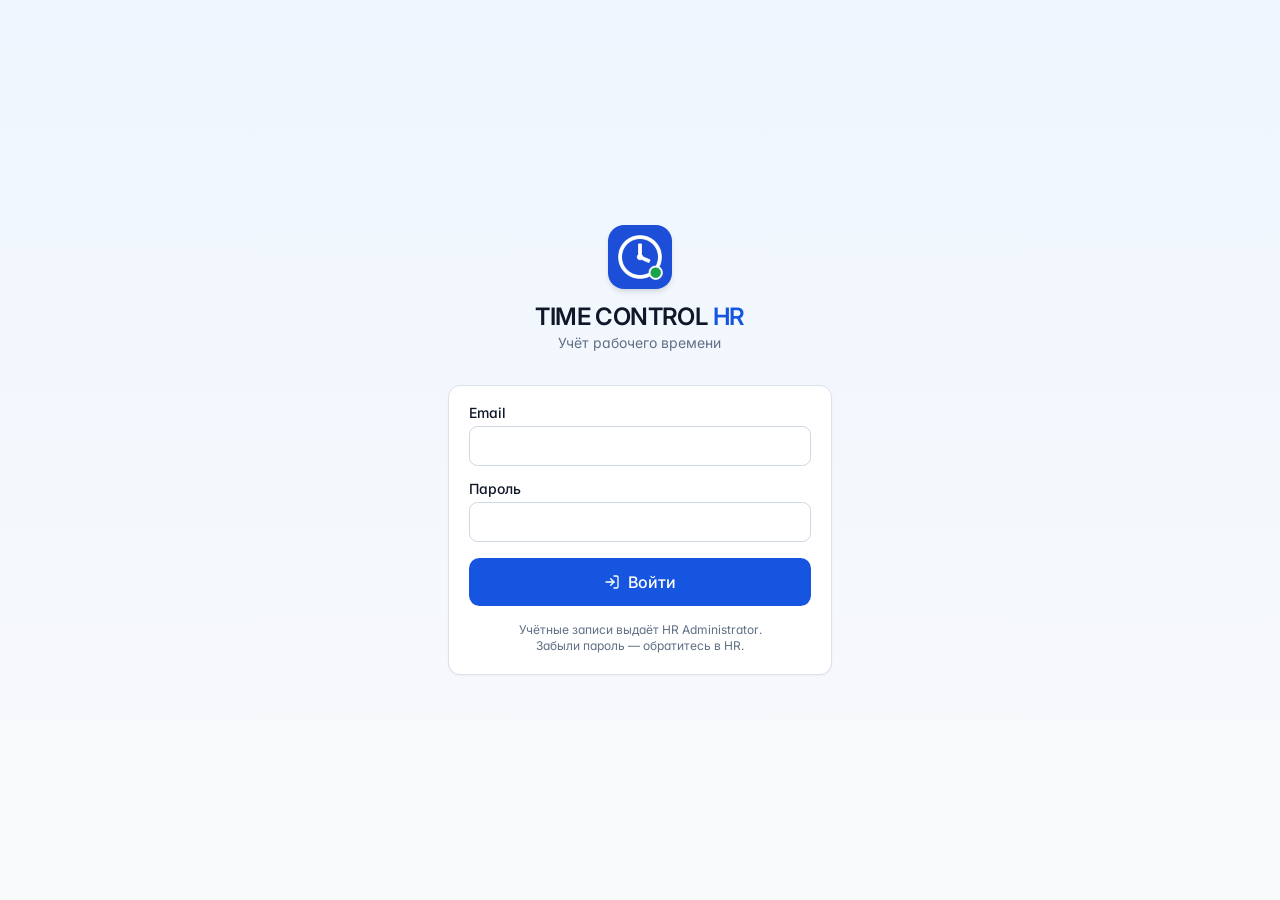
==== index.html @ aa766cb6 "Графики 3/1 и 4/3" ====
<!doctype html>
<html lang="ru">
  <head>
    <meta charset="UTF-8" />
    <meta name="viewport" content="width=device-width, initial-scale=1.0, viewport-fit=cover" />
    <meta name="theme-color" content="#1d4ed8" />
    <meta name="apple-mobile-web-app-capable" content="yes" />
    <meta name="apple-mobile-web-app-status-bar-style" content="default" />
    <meta name="apple-mobile-web-app-title" content="Time Control" />
    <link rel="manifest" href="/manifest.webmanifest" />
    <link rel="icon" type="image/png" href="/icons/icon-192.png" />
    <link rel="apple-touch-icon" href="/icons/apple-touch-icon.png" />
    <link rel="preconnect" href="https://fonts.googleapis.com" />
    <link href="https://fonts.googleapis.com/css2?family=Inter:wght@400;500;600;700&display=swap" rel="stylesheet" />
    <title>TIME CONTROL HR</title>
    <script type="module" crossorigin src="/assets/index-DfBQtIqJ.js"></script>
    <link rel="modulepreload" crossorigin href="/assets/react-lmePvZYK.js">
    <link rel="modulepreload" crossorigin href="/assets/supabase-Bq6blPwG.js">
    <link rel="stylesheet" crossorigin href="/assets/index-naFhT3R1.css">
  </head>
  <body>
    <div id="root"></div>
  </body>
</html>
---- assets/index-naFhT3R1.css ----
.leaflet-pane,.leaflet-tile,.leaflet-marker-icon,.leaflet-marker-shadow,.leaflet-tile-container,.leaflet-pane>svg,.leaflet-pane>canvas,.leaflet-zoom-box,.leaflet-image-layer,.leaflet-layer{position:absolute;left:0;top:0}.leaflet-container{overflow:hidden}.leaflet-tile,.leaflet-marker-icon,.leaflet-marker-shadow{-webkit-user-select:none;-moz-user-select:none;user-select:none;-webkit-user-drag:none}.leaflet-tile::-moz-selection{background:transparent}.leaflet-tile::selection{background:transparent}.leaflet-safari .leaflet-tile{image-rendering:-webkit-optimize-contrast}.leaflet-safari .leaflet-tile-container{width:1600px;height:1600px;-webkit-transform-origin:0 0}.leaflet-marker-icon,.leaflet-marker-shadow{display:block}.leaflet-container .leaflet-overlay-pane svg{max-width:none!important;max-height:none!important}.leaflet-container .leaflet-marker-pane img,.leaflet-container .leaflet-shadow-pane img,.leaflet-container .leaflet-tile-pane img,.leaflet-container img.leaflet-image-layer,.leaflet-container .leaflet-tile{max-width:none!important;max-height:none!important;width:auto;padding:0}.leaflet-container img.leaflet-tile{mix-blend-mode:plus-lighter}.leaflet-container.leaflet-touch-zoom{touch-action:pan-x pan-y}.leaflet-container.leaflet-touch-drag{touch-action:none;touch-action:pinch-zoom}.leaflet-container.leaflet-touch-drag.leaflet-touch-zoom{touch-action:none}.leaflet-container{-webkit-tap-highlight-color:transparent}.leaflet-container a{-webkit-tap-highlight-color:rgba(51,181,229,.4)}.leaflet-tile{filter:inherit;visibility:hidden}.leaflet-tile-loaded{visibility:inherit}.leaflet-zoom-box{width:0;height:0;box-sizing:border-box;z-index:800}.leaflet-overlay-pane svg{-moz-user-select:none}.leaflet-pane{z-index:400}.leaflet-tile-pane{z-index:200}.leaflet-overlay-pane{z-index:400}.leaflet-shadow-pane{z-index:500}.leaflet-marker-pane{z-index:600}.leaflet-tooltip-pane{z-index:650}.leaflet-popup-pane{z-index:700}.leaflet-map-pane canvas{z-index:100}.leaflet-map-pane svg{z-index:200}.leaflet-vml-shape{width:1px;height:1px}.lvml{behavior:url(#default#VML);display:inline-block;position:absolute}.leaflet-control{position:relative;z-index:800;pointer-events:visiblePainted;pointer-events:auto}.leaflet-top,.leaflet-bottom{position:absolute;z-index:1000;pointer-events:none}.leaflet-top{top:0}.leaflet-right{right:0}.leaflet-bottom{bottom:0}.leaflet-left{left:0}.leaflet-control{float:left;clear:both}.leaflet-right .leaflet-control{float:right}.leaflet-top .leaflet-control{margin-top:10px}.leaflet-bottom .leaflet-control{margin-bottom:10px}.leaflet-left .leaflet-control{margin-left:10px}.leaflet-right .leaflet-control{margin-right:10px}.leaflet-fade-anim .leaflet-popup{opacity:0;transition:opacity .2s linear}.leaflet-fade-anim .leaflet-map-pane .leaflet-popup{opacity:1}.leaflet-zoom-animated{transform-origin:0 0}svg.leaflet-zoom-animated{will-change:transform}.leaflet-zoom-anim .leaflet-zoom-animated{transition:transform .25s cubic-bezier(0,0,.25,1)}.leaflet-zoom-anim .leaflet-tile,.leaflet-pan-anim .leaflet-tile{transition:none}.leaflet-zoom-anim .leaflet-zoom-hide{visibility:hidden}.leaflet-interactive{cursor:pointer}.leaflet-grab{cursor:grab}.leaflet-crosshair,.leaflet-crosshair .leaflet-interactive{cursor:crosshair}.leaflet-popup-pane,.leaflet-control{cursor:auto}.leaflet-dragging .leaflet-grab,.leaflet-dragging .leaflet-grab .leaflet-interactive,.leaflet-dragging .leaflet-marker-draggable{cursor:move;cursor:grabbing}.leaflet-marker-icon,.leaflet-marker-shadow,.leaflet-image-layer,.leaflet-pane>svg path,.leaflet-tile-container{pointer-events:none}.leaflet-marker-icon.leaflet-interactive,.leaflet-image-layer.leaflet-interactive,.leaflet-pane>svg path.leaflet-interactive,svg.leaflet-image-layer.leaflet-interactive path{pointer-events:visiblePainted;pointer-events:auto}.leaflet-container{background:#ddd;outline-offset:1px}.leaflet-container a{color:#0078a8}.leaflet-zoom-box{border:2px dotted #38f;background:#ffffff80}.leaflet-container{font-family:Helvetica Neue,Arial,Helvetica,sans-serif;font-size:12px;font-size:.75rem;line-height:1.5}.leaflet-bar{box-shadow:0 1px 5px #000000a6;border-radius:4px}.leaflet-bar a{background-color:#fff;border-bottom:1px solid #ccc;width:26px;height:26px;line-height:26px;display:block;text-align:center;text-decoration:none;color:#000}.leaflet-bar a,.leaflet-control-layers-toggle{background-position:50% 50%;background-repeat:no-repeat;display:block}.leaflet-bar a:hover,.leaflet-bar a:focus{background-color:#f4f4f4}.leaflet-bar a:first-child{border-top-left-radius:4px;border-top-right-radius:4px}.leaflet-bar a:last-child{border-bottom-left-radius:4px;border-bottom-right-radius:4px;border-bottom:none}.leaflet-bar a.leaflet-disabled{cursor:default;background-color:#f4f4f4;color:#bbb}.leaflet-touch .leaflet-bar a{width:30px;height:30px;line-height:30px}.leaflet-touch .leaflet-bar a:first-child{border-top-left-radius:2px;border-top-right-radius:2px}.leaflet-touch .leaflet-bar a:last-child{border-bottom-left-radius:2px;border-bottom-right-radius:2px}.leaflet-control-zoom-in,.leaflet-control-zoom-out{font:700 18px Lucida Console,Monaco,monospace;text-indent:1px}.leaflet-touch .leaflet-control-zoom-in,.leaflet-touch .leaflet-control-zoom-out{font-size:22px}.leaflet-control-layers{box-shadow:0 1px 5px #0006;background:#fff;border-radius:5px}.leaflet-control-layers-toggle{background-image:url([data-uri]);width:36px;height:36px}.leaflet-retina .leaflet-control-layers-toggle{background-image:url([data-uri]);background-size:26px 26px}.leaflet-touch .leaflet-control-layers-toggle{width:44px;height:44px}.leaflet-control-layers .leaflet-control-layers-list,.leaflet-control-layers-expanded .leaflet-control-layers-toggle{display:none}.leaflet-control-layers-expanded .leaflet-control-layers-list{display:block;position:relative}.leaflet-control-layers-expanded{padding:6px 10px 6px 6px;color:#333;background:#fff}.leaflet-control-layers-scrollbar{overflow-y:scroll;overflow-x:hidden;padding-right:5px}.leaflet-control-layers-selector{margin-top:2px;position:relative;top:1px}.leaflet-control-layers label{display:block;font-size:13px;font-size:1.08333em}.leaflet-control-layers-separator{height:0;border-top:1px solid #ddd;margin:5px -10px 5px -6px}.leaflet-default-icon-path{background-image:url([data-uri])}.leaflet-container .leaflet-control-attribution{background:#fff;background:#fffc;margin:0}.leaflet-control-attribution,.leaflet-control-scale-line{padding:0 5px;color:#333;line-height:1.4}.leaflet-control-attribution a{text-decoration:none}.leaflet-control-attribution a:hover,.leaflet-control-attribution a:focus{text-decoration:underline}.leaflet-attribution-flag{display:inline!important;vertical-align:baseline!important;width:1em;height:.6669em}.leaflet-left .leaflet-control-scale{margin-left:5px}.leaflet-bottom .leaflet-control-scale{margin-bottom:5px}.leaflet-control-scale-line{border:2px solid #777;border-top:none;line-height:1.1;padding:2px 5px 1px;white-space:nowrap;box-sizing:border-box;background:#fffc;text-shadow:1px 1px #fff}.leaflet-control-scale-line:not(:first-child){border-top:2px solid #777;border-bottom:none;margin-top:-2px}.leaflet-control-scale-line:not(:first-child):not(:last-child){border-bottom:2px solid #777}.leaflet-touch .leaflet-control-attribution,.leaflet-touch .leaflet-control-layers,.leaflet-touch .leaflet-bar{box-shadow:none}.leaflet-touch .leaflet-control-layers,.leaflet-touch .leaflet-bar{border:2px solid rgba(0,0,0,.2);background-clip:padding-box}.leaflet-popup{position:absolute;text-align:center;margin-bottom:20px}.leaflet-popup-content-wrapper{padding:1px;text-align:left;border-radius:12px}.leaflet-popup-content{margin:13px 24px 13px 20px;line-height:1.3;font-size:13px;font-size:1.08333em;min-height:1px}.leaflet-popup-content p{margin:1.3em 0}.leaflet-popup-tip-container{width:40px;height:20px;position:absolute;left:50%;margin-top:-1px;margin-left:-20px;overflow:hidden;pointer-events:none}.leaflet-popup-tip{width:17px;height:17px;padding:1px;margin:-10px auto 0;pointer-events:auto;transform:rotate(45deg)}.leaflet-popup-content-wrapper,.leaflet-popup-tip{background:#fff;color:#333;box-shadow:0 3px 14px #0006}.leaflet-container a.leaflet-popup-close-button{position:absolute;top:0;right:0;border:none;text-align:center;width:24px;height:24px;font:16px/24px Tahoma,Verdana,sans-serif;color:#757575;text-decoration:none;background:transparent}.leaflet-container a.leaflet-popup-close-button:hover,.leaflet-container a.leaflet-popup-close-button:focus{color:#585858}.leaflet-popup-scrolled{overflow:auto}.leaflet-oldie .leaflet-popup-content-wrapper{-ms-zoom:1}.leaflet-oldie .leaflet-popup-tip{width:24px;margin:0 auto;-ms-filter:"progid:DXImageTransform.Microsoft.Matrix(M11=0.70710678, M12=0.70710678, M21=-0.70710678, M22=0.70710678)";filter:progid:DXImageTransform.Microsoft.Matrix(M11=.70710678,M12=.70710678,M21=-.70710678,M22=.70710678)}.leaflet-oldie .leaflet-control-zoom,.leaflet-oldie .leaflet-control-layers,.leaflet-oldie .leaflet-popup-content-wrapper,.leaflet-oldie .leaflet-popup-tip{border:1px solid #999}.leaflet-div-icon{background:#fff;border:1px solid #666}.leaflet-tooltip{position:absolute;padding:6px;background-color:#fff;border:1px solid #fff;border-radius:3px;color:#222;white-space:nowrap;-webkit-user-select:none;-moz-user-select:none;user-select:none;pointer-events:none;box-shadow:0 1px 3px #0006}.leaflet-tooltip.leaflet-interactive{cursor:pointer;pointer-events:auto}.leaflet-tooltip-top:before,.leaflet-tooltip-bottom:before,.leaflet-tooltip-left:before,.leaflet-tooltip-right:before{position:absolute;pointer-events:none;border:6px solid transparent;background:transparent;content:""}.leaflet-tooltip-bottom{margin-top:6px}.leaflet-tooltip-top{margin-top:-6px}.leaflet-tooltip-bottom:before,.leaflet-tooltip-top:before{left:50%;margin-left:-6px}.leaflet-tooltip-top:before{bottom:0;margin-bottom:-12px;border-top-color:#fff}.leaflet-tooltip-bottom:before{top:0;margin-top:-12px;margin-left:-6px;border-bottom-color:#fff}.leaflet-tooltip-left{margin-left:-6px}.leaflet-tooltip-right{margin-left:6px}.leaflet-tooltip-left:before,.leaflet-tooltip-right:before{top:50%;margin-top:-6px}.leaflet-tooltip-left:before{right:0;margin-right:-12px;border-left-color:#fff}.leaflet-tooltip-right:before{left:0;margin-left:-12px;border-right-color:#fff}@media print{.leaflet-control{-webkit-print-color-adjust:exact;print-color-adjust:exact}}*,:before,:after{--tw-border-spacing-x: 0;--tw-border-spacing-y: 0;--tw-translate-x: 0;--tw-translate-y: 0;--tw-rotate: 0;--tw-skew-x: 0;--tw-skew-y: 0;--tw-scale-x: 1;--tw-scale-y: 1;--tw-pan-x: ;--tw-pan-y: ;--tw-pinch-zoom: ;--tw-scroll-snap-strictness: proximity;--tw-gradient-from-position: ;--tw-gradient-via-position: ;--tw-gradient-to-position: ;--tw-ordinal: ;--tw-slashed-zero: ;--tw-numeric-figure: ;--tw-numeric-spacing: ;--tw-numeric-fraction: ;--tw-ring-inset: ;--tw-ring-offset-width: 0px;--tw-ring-offset-color: #fff;--tw-ring-color: rgb(59 130 246 / .5);--tw-ring-offset-shadow: 0 0 #0000;--tw-ring-shadow: 0 0 #0000;--tw-shadow: 0 0 #0000;--tw-shadow-colored: 0 0 #0000;--tw-blur: ;--tw-brightness: ;--tw-contrast: ;--tw-grayscale: ;--tw-hue-rotate: ;--tw-invert: ;--tw-saturate: ;--tw-sepia: ;--tw-drop-shadow: ;--tw-backdrop-blur: ;--tw-backdrop-brightness: ;--tw-backdrop-contrast: ;--tw-backdrop-grayscale: ;--tw-backdrop-hue-rotate: ;--tw-backdrop-invert: ;--tw-backdrop-opacity: ;--tw-backdrop-saturate: ;--tw-backdrop-sepia: ;--tw-contain-size: ;--tw-contain-layout: ;--tw-contain-paint: ;--tw-contain-style: }::backdrop{--tw-border-spacing-x: 0;--tw-border-spacing-y: 0;--tw-translate-x: 0;--tw-translate-y: 0;--tw-rotate: 0;--tw-skew-x: 0;--tw-skew-y: 0;--tw-scale-x: 1;--tw-scale-y: 1;--tw-pan-x: ;--tw-pan-y: ;--tw-pinch-zoom: ;--tw-scroll-snap-strictness: proximity;--tw-gradient-from-position: ;--tw-gradient-via-position: ;--tw-gradient-to-position: ;--tw-ordinal: ;--tw-slashed-zero: ;--tw-numeric-figure: ;--tw-numeric-spacing: ;--tw-numeric-fraction: ;--tw-ring-inset: ;--tw-ring-offset-width: 0px;--tw-ring-offset-color: #fff;--tw-ring-color: rgb(59 130 246 / .5);--tw-ring-offset-shadow: 0 0 #0000;--tw-ring-shadow: 0 0 #0000;--tw-shadow: 0 0 #0000;--tw-shadow-colored: 0 0 #0000;--tw-blur: ;--tw-brightness: ;--tw-contrast: ;--tw-grayscale: ;--tw-hue-rotate: ;--tw-invert: ;--tw-saturate: ;--tw-sepia: ;--tw-drop-shadow: ;--tw-backdrop-blur: ;--tw-backdrop-brightness: ;--tw-backdrop-contrast: ;--tw-backdrop-grayscale: ;--tw-backdrop-hue-rotate: ;--tw-backdrop-invert: ;--tw-backdrop-opacity: ;--tw-backdrop-saturate: ;--tw-backdrop-sepia: ;--tw-contain-size: ;--tw-contain-layout: ;--tw-contain-paint: ;--tw-contain-style: }*,:before,:after{box-sizing:border-box;border-width:0;border-style:solid;border-color:#e5e7eb}:before,:after{--tw-content: ""}html,:host{line-height:1.5;-webkit-text-size-adjust:100%;-moz-tab-size:4;-o-tab-size:4;tab-size:4;font-family:Inter,system-ui,-apple-system,Segoe UI,Roboto,sans-serif;font-feature-settings:normal;font-variation-settings:normal;-webkit-tap-highlight-color:transparent}body{margin:0;line-height:inherit}hr{height:0;color:inherit;border-top-width:1px}abbr:where([title]){-webkit-text-decoration:underline dotted;text-decoration:underline dotted}h1,h2,h3,h4,h5,h6{font-size:inherit;font-weight:inherit}a{color:inherit;text-decoration:inherit}b,strong{font-weight:bolder}code,kbd,samp,pre{font-family:ui-monospace,SFMono-Regular,Menlo,Monaco,Consolas,Liberation Mono,Courier New,monospace;font-feature-settings:normal;font-variation-settings:normal;font-size:1em}small{font-size:80%}sub,sup{font-size:75%;line-height:0;position:relative;vertical-align:baseline}sub{bottom:-.25em}sup{top:-.5em}table{text-indent:0;border-color:inherit;border-collapse:collapse}button,input,optgroup,select,textarea{font-family:inherit;font-feature-settings:inherit;font-variation-settings:inherit;font-size:100%;font-weight:inherit;line-height:inherit;letter-spacing:inherit;color:inherit;margin:0;padding:0}button,select{text-transform:none}button,input:where([type=button]),input:where([type=reset]),input:where([type=submit]){-webkit-appearance:button;background-color:transparent;background-image:none}:-moz-focusring{outline:auto}:-moz-ui-invalid{box-shadow:none}progress{vertical-align:baseline}::-webkit-inner-spin-button,::-webkit-outer-spin-button{height:auto}[type=search]{-webkit-appearance:textfield;outline-offset:-2px}::-webkit-search-decoration{-webkit-appearance:none}::-webkit-file-upload-button{-webkit-appearance:button;font:inherit}summary{display:list-item}blockquote,dl,dd,h1,h2,h3,h4,h5,h6,hr,figure,p,pre{margin:0}fieldset{margin:0;padding:0}legend{padding:0}ol,ul,menu{list-style:none;margin:0;padding:0}dialog{padding:0}textarea{resize:vertical}input::-moz-placeholder,textarea::-moz-placeholder{opacity:1;color:#9ca3af}input::placeholder,textarea::placeholder{opacity:1;color:#9ca3af}button,[role=button]{cursor:pointer}:disabled{cursor:default}img,svg,video,canvas,audio,iframe,embed,object{display:block;vertical-align:middle}img,video{max-width:100%;height:auto}[hidden]:where(:not([hidden=until-found])){display:none}:root{--background: 210 20% 98%;--foreground: 222 47% 11%;--card: 0 0% 100%;--card-foreground: 222 47% 11%;--primary: 221 83% 48%;--primary-foreground: 0 0% 100%;--secondary: 214 32% 94%;--secondary-foreground: 222 47% 11%;--muted: 210 40% 96%;--muted-foreground: 215 16% 45%;--accent: 214 95% 96%;--accent-foreground: 221 83% 40%;--destructive: 0 72% 51%;--destructive-foreground: 0 0% 100%;--success: 142 72% 34%;--success-foreground: 0 0% 100%;--warning: 32 95% 44%;--warning-foreground: 0 0% 100%;--border: 214 32% 89%;--input: 214 32% 85%;--ring: 221 83% 53%;--radius: .65rem}*{border-color:hsl(var(--border))}html{-webkit-tap-highlight-color:transparent}body{background-color:hsl(var(--background));color:hsl(var(--foreground));-webkit-font-smoothing:antialiased;-moz-osx-font-smoothing:grayscale;font-feature-settings:"tnum" 1,"cv11" 1}.tabular{font-variant-numeric:tabular-nums}.sr-only{position:absolute;width:1px;height:1px;padding:0;margin:-1px;overflow:hidden;clip:rect(0,0,0,0);white-space:nowrap;border-width:0}.pointer-events-none{pointer-events:none}.fixed{position:fixed}.absolute{position:absolute}.relative{position:relative}.sticky{position:sticky}.inset-0{top:0;right:0;bottom:0;left:0}.inset-x-0{left:0;right:0}.inset-y-0{top:0;bottom:0}.bottom-0{bottom:0}.bottom-2{bottom:.5rem}.left-0{left:0}.left-2{left:.5rem}.left-3{left:.75rem}.right-1{right:.25rem}.top-0{top:0}.top-1{top:.25rem}.top-1\/2{top:50%}.z-20{z-index:20}.z-30{z-index:30}.z-50{z-index:50}.z-\[1000\]{z-index:1000}.z-\[1001\]{z-index:1001}.z-\[500\]{z-index:500}.col-span-2{grid-column:span 2 / span 2}.-mx-1{margin-left:-.25rem;margin-right:-.25rem}.mx-auto{margin-left:auto;margin-right:auto}.mb-1{margin-bottom:.25rem}.mb-2{margin-bottom:.5rem}.mb-3{margin-bottom:.75rem}.mb-4{margin-bottom:1rem}.mb-5{margin-bottom:1.25rem}.mb-8{margin-bottom:2rem}.ml-1{margin-left:.25rem}.ml-2{margin-left:.5rem}.mt-0\.5{margin-top:.125rem}.mt-1{margin-top:.25rem}.mt-1\.5{margin-top:.375rem}.mt-2{margin-top:.5rem}.mt-3{margin-top:.75rem}.mt-4{margin-top:1rem}.block{display:block}.flex{display:flex}.inline-flex{display:inline-flex}.table{display:table}.grid{display:grid}.contents{display:contents}.hidden{display:none}.aspect-square{aspect-ratio:1 / 1}.\!size-6{width:1.5rem!important;height:1.5rem!important}.h-10{height:2.5rem}.h-11{height:2.75rem}.h-12{height:3rem}.h-14{height:3.5rem}.h-16{height:4rem}.h-2{height:.5rem}.h-2\.5{height:.625rem}.h-3{height:.75rem}.h-3\.5{height:.875rem}.h-4{height:1rem}.h-44{height:11rem}.h-5{height:1.25rem}.h-7{height:1.75rem}.h-72{height:18rem}.h-8{height:2rem}.h-9{height:2.25rem}.h-full{height:100%}.max-h-44{max-height:11rem}.max-h-64{max-height:16rem}.max-h-80{max-height:20rem}.max-h-\[92dvh\]{max-height:92dvh}.min-h-\[80px\]{min-height:80px}.min-h-dvh{min-height:100dvh}.w-11{width:2.75rem}.w-16{width:4rem}.w-28{width:7rem}.w-3{width:.75rem}.w-3\.5{width:.875rem}.w-4{width:1rem}.w-40{width:10rem}.w-44{width:11rem}.w-5{width:1.25rem}.w-6{width:1.5rem}.w-64{width:16rem}.w-7{width:1.75rem}.w-72{width:18rem}.w-8{width:2rem}.w-9{width:2.25rem}.w-fit{width:-moz-fit-content;width:fit-content}.w-full{width:100%}.min-w-0{min-width:0px}.min-w-4{min-width:1rem}.max-w-3xl{max-width:48rem}.max-w-4xl{max-width:56rem}.max-w-7xl{max-width:80rem}.max-w-\[85vw\]{max-width:85vw}.max-w-full{max-width:100%}.max-w-lg{max-width:32rem}.max-w-md{max-width:28rem}.max-w-sm{max-width:24rem}.flex-1{flex:1 1 0%}.shrink-0{flex-shrink:0}.caption-bottom{caption-side:bottom}.-translate-y-1\/2{--tw-translate-y: -50%;transform:translate(var(--tw-translate-x),var(--tw-translate-y)) rotate(var(--tw-rotate)) skew(var(--tw-skew-x)) skewY(var(--tw-skew-y)) scaleX(var(--tw-scale-x)) scaleY(var(--tw-scale-y))}@keyframes pulse{50%{opacity:.5}}.animate-pulse{animation:pulse 2s cubic-bezier(.4,0,.6,1) infinite}@keyframes spin{to{transform:rotate(360deg)}}.animate-spin{animation:spin 1s linear infinite}.cursor-pointer{cursor:pointer}.grid-cols-2{grid-template-columns:repeat(2,minmax(0,1fr))}.grid-cols-4{grid-template-columns:repeat(4,minmax(0,1fr))}.grid-cols-7{grid-template-columns:repeat(7,minmax(0,1fr))}.flex-col{flex-direction:column}.flex-wrap{flex-wrap:wrap}.items-start{align-items:flex-start}.items-end{align-items:flex-end}.items-center{align-items:center}.items-baseline{align-items:baseline}.justify-end{justify-content:flex-end}.justify-center{justify-content:center}.justify-between{justify-content:space-between}.justify-items-center{justify-items:center}.gap-0\.5{gap:.125rem}.gap-1{gap:.25rem}.gap-1\.5{gap:.375rem}.gap-2{gap:.5rem}.gap-3{gap:.75rem}.gap-4{gap:1rem}.gap-5{gap:1.25rem}.gap-x-4{-moz-column-gap:1rem;column-gap:1rem}.gap-x-5{-moz-column-gap:1.25rem;column-gap:1.25rem}.gap-y-1{row-gap:.25rem}.gap-y-2{row-gap:.5rem}.gap-y-3{row-gap:.75rem}.divide-y>:not([hidden])~:not([hidden]){--tw-divide-y-reverse: 0;border-top-width:calc(1px * calc(1 - var(--tw-divide-y-reverse)));border-bottom-width:calc(1px * var(--tw-divide-y-reverse))}.overflow-auto{overflow:auto}.overflow-hidden{overflow:hidden}.overflow-x-auto{overflow-x:auto}.overflow-y-auto{overflow-y:auto}.truncate{overflow:hidden;text-overflow:ellipsis;white-space:nowrap}.whitespace-normal{white-space:normal}.whitespace-nowrap{white-space:nowrap}.whitespace-pre-wrap{white-space:pre-wrap}.rounded{border-radius:.25rem}.rounded-2xl{border-radius:1rem}.rounded-full{border-radius:9999px}.rounded-lg{border-radius:var(--radius)}.rounded-md{border-radius:calc(var(--radius) - 2px)}.rounded-sm{border-radius:calc(var(--radius) - 4px)}.rounded-xl{border-radius:.75rem}.rounded-t-xl{border-top-left-radius:.75rem;border-top-right-radius:.75rem}.border{border-width:1px}.border-b{border-bottom-width:1px}.border-r{border-right-width:1px}.border-t{border-top-width:1px}.border-amber-200{--tw-border-opacity: 1;border-color:rgb(253 230 138 / var(--tw-border-opacity, 1))}.border-amber-300{--tw-border-opacity: 1;border-color:rgb(252 211 77 / var(--tw-border-opacity, 1))}.border-green-200{--tw-border-opacity: 1;border-color:rgb(187 247 208 / var(--tw-border-opacity, 1))}.border-input{border-color:hsl(var(--input))}.border-primary{border-color:hsl(var(--primary))}.border-red-200{--tw-border-opacity: 1;border-color:rgb(254 202 202 / var(--tw-border-opacity, 1))}.bg-accent{background-color:hsl(var(--accent))}.bg-accent\/40{background-color:hsl(var(--accent) / .4)}.bg-amber-400{--tw-bg-opacity: 1;background-color:rgb(251 191 36 / var(--tw-bg-opacity, 1))}.bg-amber-50{--tw-bg-opacity: 1;background-color:rgb(255 251 235 / var(--tw-bg-opacity, 1))}.bg-blue-50{--tw-bg-opacity: 1;background-color:rgb(239 246 255 / var(--tw-bg-opacity, 1))}.bg-blue-500{--tw-bg-opacity: 1;background-color:rgb(59 130 246 / var(--tw-bg-opacity, 1))}.bg-card{background-color:hsl(var(--card))}.bg-card\/90{background-color:hsl(var(--card) / .9)}.bg-destructive{background-color:hsl(var(--destructive))}.bg-green-50{--tw-bg-opacity: 1;background-color:rgb(240 253 244 / var(--tw-bg-opacity, 1))}.bg-green-500{--tw-bg-opacity: 1;background-color:rgb(34 197 94 / var(--tw-bg-opacity, 1))}.bg-muted{background-color:hsl(var(--muted))}.bg-muted\/30{background-color:hsl(var(--muted) / .3)}.bg-muted\/50{background-color:hsl(var(--muted) / .5)}.bg-primary{background-color:hsl(var(--primary))}.bg-red-50{--tw-bg-opacity: 1;background-color:rgb(254 242 242 / var(--tw-bg-opacity, 1))}.bg-red-500{--tw-bg-opacity: 1;background-color:rgb(239 68 68 / var(--tw-bg-opacity, 1))}.bg-secondary{background-color:hsl(var(--secondary))}.bg-slate-100{--tw-bg-opacity: 1;background-color:rgb(241 245 249 / var(--tw-bg-opacity, 1))}.bg-slate-200{--tw-bg-opacity: 1;background-color:rgb(226 232 240 / var(--tw-bg-opacity, 1))}.bg-slate-900\/40{background-color:#0f172a66}.bg-success{background-color:hsl(var(--success))}.bg-white{--tw-bg-opacity: 1;background-color:rgb(255 255 255 / var(--tw-bg-opacity, 1))}.bg-white\/90{background-color:#ffffffe6}.bg-gradient-to-b{background-image:linear-gradient(to bottom,var(--tw-gradient-stops))}.bg-gradient-to-br{background-image:linear-gradient(to bottom right,var(--tw-gradient-stops))}.from-blue-50{--tw-gradient-from: #eff6ff var(--tw-gradient-from-position);--tw-gradient-to: rgb(239 246 255 / 0) var(--tw-gradient-to-position);--tw-gradient-stops: var(--tw-gradient-from), var(--tw-gradient-to)}.from-blue-700{--tw-gradient-from: #1d4ed8 var(--tw-gradient-from-position);--tw-gradient-to: rgb(29 78 216 / 0) var(--tw-gradient-to-position);--tw-gradient-stops: var(--tw-gradient-from), var(--tw-gradient-to)}.to-background{--tw-gradient-to: hsl(var(--background)) var(--tw-gradient-to-position)}.to-blue-600{--tw-gradient-to: #2563eb var(--tw-gradient-to-position)}.p-1{padding:.25rem}.p-2{padding:.5rem}.p-3{padding:.75rem}.p-4{padding:1rem}.p-5{padding:1.25rem}.p-6{padding:1.5rem}.px-1{padding-left:.25rem;padding-right:.25rem}.px-2{padding-left:.5rem;padding-right:.5rem}.px-3{padding-left:.75rem;padding-right:.75rem}.px-4{padding-left:1rem;padding-right:1rem}.px-5{padding-left:1.25rem;padding-right:1.25rem}.px-6{padding-left:1.5rem;padding-right:1.5rem}.py-0\.5{padding-top:.125rem;padding-bottom:.125rem}.py-1{padding-top:.25rem;padding-bottom:.25rem}.py-1\.5{padding-top:.375rem;padding-bottom:.375rem}.py-12{padding-top:3rem;padding-bottom:3rem}.py-2{padding-top:.5rem;padding-bottom:.5rem}.py-2\.5{padding-top:.625rem;padding-bottom:.625rem}.py-3{padding-top:.75rem;padding-bottom:.75rem}.pb-1{padding-bottom:.25rem}.pb-2{padding-bottom:.5rem}.pb-24{padding-bottom:6rem}.pl-9{padding-left:2.25rem}.pr-8{padding-right:2rem}.pt-0{padding-top:0}.pt-1{padding-top:.25rem}.pt-20{padding-top:5rem}.pt-4{padding-top:1rem}.pt-5{padding-top:1.25rem}.text-left{text-align:left}.text-center{text-align:center}.text-right{text-align:right}.align-middle{vertical-align:middle}.text-2xl{font-size:1.5rem;line-height:2rem}.text-4xl{font-size:2.25rem;line-height:2.5rem}.text-\[10px\]{font-size:10px}.text-\[11px\]{font-size:11px}.text-base{font-size:1rem;line-height:1.5rem}.text-lg{font-size:1.125rem;line-height:1.75rem}.text-sm{font-size:.875rem;line-height:1.25rem}.text-xl{font-size:1.25rem;line-height:1.75rem}.text-xs{font-size:.75rem;line-height:1rem}.font-medium{font-weight:500}.font-semibold{font-weight:600}.uppercase{text-transform:uppercase}.leading-none{line-height:1}.leading-tight{line-height:1.25}.tracking-tight{letter-spacing:-.025em}.tracking-wide{letter-spacing:.025em}.text-accent-foreground{color:hsl(var(--accent-foreground))}.text-amber-600{--tw-text-opacity: 1;color:rgb(217 119 6 / var(--tw-text-opacity, 1))}.text-amber-700{--tw-text-opacity: 1;color:rgb(180 83 9 / var(--tw-text-opacity, 1))}.text-amber-800{--tw-text-opacity: 1;color:rgb(146 64 14 / var(--tw-text-opacity, 1))}.text-amber-900{--tw-text-opacity: 1;color:rgb(120 53 15 / var(--tw-text-opacity, 1))}.text-amber-950{--tw-text-opacity: 1;color:rgb(69 26 3 / var(--tw-text-opacity, 1))}.text-blue-100{--tw-text-opacity: 1;color:rgb(219 234 254 / var(--tw-text-opacity, 1))}.text-blue-700{--tw-text-opacity: 1;color:rgb(29 78 216 / var(--tw-text-opacity, 1))}.text-card-foreground{color:hsl(var(--card-foreground))}.text-destructive-foreground{color:hsl(var(--destructive-foreground))}.text-foreground{color:hsl(var(--foreground))}.text-green-700{--tw-text-opacity: 1;color:rgb(21 128 61 / var(--tw-text-opacity, 1))}.text-green-800{--tw-text-opacity: 1;color:rgb(22 101 52 / var(--tw-text-opacity, 1))}.text-muted-foreground{color:hsl(var(--muted-foreground))}.text-primary{color:hsl(var(--primary))}.text-primary-foreground{color:hsl(var(--primary-foreground))}.text-red-600{--tw-text-opacity: 1;color:rgb(220 38 38 / var(--tw-text-opacity, 1))}.text-red-700{--tw-text-opacity: 1;color:rgb(185 28 28 / var(--tw-text-opacity, 1))}.text-secondary-foreground{color:hsl(var(--secondary-foreground))}.text-slate-400{--tw-text-opacity: 1;color:rgb(148 163 184 / var(--tw-text-opacity, 1))}.text-slate-500{--tw-text-opacity: 1;color:rgb(100 116 139 / var(--tw-text-opacity, 1))}.text-slate-600{--tw-text-opacity: 1;color:rgb(71 85 105 / var(--tw-text-opacity, 1))}.text-success-foreground{color:hsl(var(--success-foreground))}.text-white{--tw-text-opacity: 1;color:rgb(255 255 255 / var(--tw-text-opacity, 1))}.underline{text-decoration-line:underline}.underline-offset-4{text-underline-offset:4px}.accent-\[hsl\(var\(--primary\)\)\]{accent-color:hsl(var(--primary))}.opacity-40{opacity:.4}.opacity-60{opacity:.6}.opacity-80{opacity:.8}.shadow{--tw-shadow: 0 1px 3px 0 rgb(0 0 0 / .1), 0 1px 2px -1px rgb(0 0 0 / .1);--tw-shadow-colored: 0 1px 3px 0 var(--tw-shadow-color), 0 1px 2px -1px var(--tw-shadow-color);box-shadow:var(--tw-ring-offset-shadow, 0 0 #0000),var(--tw-ring-shadow, 0 0 #0000),var(--tw-shadow)}.shadow-md{--tw-shadow: 0 4px 6px -1px rgb(0 0 0 / .1), 0 2px 4px -2px rgb(0 0 0 / .1);--tw-shadow-colored: 0 4px 6px -1px var(--tw-shadow-color), 0 2px 4px -2px var(--tw-shadow-color);box-shadow:var(--tw-ring-offset-shadow, 0 0 #0000),var(--tw-ring-shadow, 0 0 #0000),var(--tw-shadow)}.shadow-sm{--tw-shadow: 0 1px 2px 0 rgb(0 0 0 / .05);--tw-shadow-colored: 0 1px 2px 0 var(--tw-shadow-color);box-shadow:var(--tw-ring-offset-shadow, 0 0 #0000),var(--tw-ring-shadow, 0 0 #0000),var(--tw-shadow)}.shadow-xl{--tw-shadow: 0 20px 25px -5px rgb(0 0 0 / .1), 0 8px 10px -6px rgb(0 0 0 / .1);--tw-shadow-colored: 0 20px 25px -5px var(--tw-shadow-color), 0 8px 10px -6px var(--tw-shadow-color);box-shadow:var(--tw-ring-offset-shadow, 0 0 #0000),var(--tw-ring-shadow, 0 0 #0000),var(--tw-shadow)}.outline{outline-style:solid}.ring-1{--tw-ring-offset-shadow: var(--tw-ring-inset) 0 0 0 var(--tw-ring-offset-width) var(--tw-ring-offset-color);--tw-ring-shadow: var(--tw-ring-inset) 0 0 0 calc(1px + var(--tw-ring-offset-width)) var(--tw-ring-color);box-shadow:var(--tw-ring-offset-shadow),var(--tw-ring-shadow),var(--tw-shadow, 0 0 #0000)}.ring-2{--tw-ring-offset-shadow: var(--tw-ring-inset) 0 0 0 var(--tw-ring-offset-width) var(--tw-ring-offset-color);--tw-ring-shadow: var(--tw-ring-inset) 0 0 0 calc(2px + var(--tw-ring-offset-width)) var(--tw-ring-color);box-shadow:var(--tw-ring-offset-shadow),var(--tw-ring-shadow),var(--tw-shadow, 0 0 #0000)}.ring-inset{--tw-ring-inset: inset}.ring-amber-600\/25{--tw-ring-color: rgb(217 119 6 / .25)}.ring-blue-600\/20{--tw-ring-color: rgb(37 99 235 / .2)}.ring-foreground{--tw-ring-color: hsl(var(--foreground))}.ring-green-600\/20{--tw-ring-color: rgb(22 163 74 / .2)}.ring-primary{--tw-ring-color: hsl(var(--primary))}.ring-red-600\/20{--tw-ring-color: rgb(220 38 38 / .2)}.ring-slate-200{--tw-ring-opacity: 1;--tw-ring-color: rgb(226 232 240 / var(--tw-ring-opacity, 1))}.ring-slate-500\/15{--tw-ring-color: rgb(100 116 139 / .15)}.ring-offset-1{--tw-ring-offset-width: 1px}.filter{filter:var(--tw-blur) var(--tw-brightness) var(--tw-contrast) var(--tw-grayscale) var(--tw-hue-rotate) var(--tw-invert) var(--tw-saturate) var(--tw-sepia) var(--tw-drop-shadow)}.backdrop-blur{--tw-backdrop-blur: blur(8px);-webkit-backdrop-filter:var(--tw-backdrop-blur) var(--tw-backdrop-brightness) var(--tw-backdrop-contrast) var(--tw-backdrop-grayscale) var(--tw-backdrop-hue-rotate) var(--tw-backdrop-invert) var(--tw-backdrop-opacity) var(--tw-backdrop-saturate) var(--tw-backdrop-sepia);backdrop-filter:var(--tw-backdrop-blur) var(--tw-backdrop-brightness) var(--tw-backdrop-contrast) var(--tw-backdrop-grayscale) var(--tw-backdrop-hue-rotate) var(--tw-backdrop-invert) var(--tw-backdrop-opacity) var(--tw-backdrop-saturate) var(--tw-backdrop-sepia)}.backdrop-blur-\[1px\]{--tw-backdrop-blur: blur(1px);-webkit-backdrop-filter:var(--tw-backdrop-blur) var(--tw-backdrop-brightness) var(--tw-backdrop-contrast) var(--tw-backdrop-grayscale) var(--tw-backdrop-hue-rotate) var(--tw-backdrop-invert) var(--tw-backdrop-opacity) var(--tw-backdrop-saturate) var(--tw-backdrop-sepia);backdrop-filter:var(--tw-backdrop-blur) var(--tw-backdrop-brightness) var(--tw-backdrop-contrast) var(--tw-backdrop-grayscale) var(--tw-backdrop-hue-rotate) var(--tw-backdrop-invert) var(--tw-backdrop-opacity) var(--tw-backdrop-saturate) var(--tw-backdrop-sepia)}.transition{transition-property:color,background-color,border-color,text-decoration-color,fill,stroke,opacity,box-shadow,transform,filter,backdrop-filter;transition-timing-function:cubic-bezier(.4,0,.2,1);transition-duration:.15s}.transition-colors{transition-property:color,background-color,border-color,text-decoration-color,fill,stroke;transition-timing-function:cubic-bezier(.4,0,.2,1);transition-duration:.15s}.safe-bottom{padding-bottom:env(safe-area-inset-bottom)}.leaflet-container{font:inherit}.placeholder\:text-muted-foreground::-moz-placeholder{color:hsl(var(--muted-foreground))}.placeholder\:text-muted-foreground::placeholder{color:hsl(var(--muted-foreground))}.last\:border-0:last-child{border-width:0px}.hover\:scale-105:hover{--tw-scale-x: 1.05;--tw-scale-y: 1.05;transform:translate(var(--tw-translate-x),var(--tw-translate-y)) rotate(var(--tw-rotate)) skew(var(--tw-skew-x)) skewY(var(--tw-skew-y)) scaleX(var(--tw-scale-x)) scaleY(var(--tw-scale-y))}.hover\:border-primary\/50:hover{border-color:hsl(var(--primary) / .5)}.hover\:bg-accent:hover{background-color:hsl(var(--accent))}.hover\:bg-destructive\/90:hover{background-color:hsl(var(--destructive) / .9)}.hover\:bg-muted:hover{background-color:hsl(var(--muted))}.hover\:bg-muted\/30:hover{background-color:hsl(var(--muted) / .3)}.hover\:bg-muted\/40:hover{background-color:hsl(var(--muted) / .4)}.hover\:bg-primary\/90:hover{background-color:hsl(var(--primary) / .9)}.hover\:bg-secondary\/80:hover{background-color:hsl(var(--secondary) / .8)}.hover\:bg-success\/90:hover{background-color:hsl(var(--success) / .9)}.hover\:text-foreground:hover{color:hsl(var(--foreground))}.hover\:underline:hover{text-decoration-line:underline}.focus-visible\:outline-none:focus-visible{outline:2px solid transparent;outline-offset:2px}.focus-visible\:ring-2:focus-visible{--tw-ring-offset-shadow: var(--tw-ring-inset) 0 0 0 var(--tw-ring-offset-width) var(--tw-ring-offset-color);--tw-ring-shadow: var(--tw-ring-inset) 0 0 0 calc(2px + var(--tw-ring-offset-width)) var(--tw-ring-color);box-shadow:var(--tw-ring-offset-shadow),var(--tw-ring-shadow),var(--tw-shadow, 0 0 #0000)}.focus-visible\:ring-ring:focus-visible{--tw-ring-color: hsl(var(--ring))}.focus-visible\:ring-offset-2:focus-visible{--tw-ring-offset-width: 2px}.enabled\:hover\:border-primary\/40:hover:enabled{border-color:hsl(var(--primary) / .4)}.disabled\:pointer-events-none:disabled{pointer-events:none}.disabled\:cursor-not-allowed:disabled{cursor:not-allowed}.disabled\:opacity-50:disabled{opacity:.5}.group:hover .group-hover\:text-primary{color:hsl(var(--primary))}@media (min-width: 640px){.sm\:inset-auto{inset:auto}.sm\:left-1\/2{left:50%}.sm\:top-1\/2{top:50%}.sm\:col-span-2{grid-column:span 2 / span 2}.sm\:col-span-3{grid-column:span 3 / span 3}.sm\:block{display:block}.sm\:hidden{display:none}.sm\:w-44{width:11rem}.sm\:w-52{width:13rem}.sm\:w-56{width:14rem}.sm\:w-60{width:15rem}.sm\:w-64{width:16rem}.sm\:w-72{width:18rem}.sm\:w-80{width:20rem}.sm\:w-fit{width:-moz-fit-content;width:fit-content}.sm\:w-full{width:100%}.sm\:max-w-3xl{max-width:48rem}.sm\:max-w-lg{max-width:32rem}.sm\:flex-1{flex:1 1 0%}.sm\:-translate-x-1\/2{--tw-translate-x: -50%;transform:translate(var(--tw-translate-x),var(--tw-translate-y)) rotate(var(--tw-rotate)) skew(var(--tw-skew-x)) skewY(var(--tw-skew-y)) scaleX(var(--tw-scale-x)) scaleY(var(--tw-scale-y))}.sm\:-translate-y-1\/2{--tw-translate-y: -50%;transform:translate(var(--tw-translate-x),var(--tw-translate-y)) rotate(var(--tw-rotate)) skew(var(--tw-skew-x)) skewY(var(--tw-skew-y)) scaleX(var(--tw-scale-x)) scaleY(var(--tw-scale-y))}.sm\:grid-cols-2{grid-template-columns:repeat(2,minmax(0,1fr))}.sm\:grid-cols-3{grid-template-columns:repeat(3,minmax(0,1fr))}.sm\:grid-cols-4{grid-template-columns:repeat(4,minmax(0,1fr))}.sm\:flex-row{flex-direction:row}.sm\:items-end{align-items:flex-end}.sm\:items-center{align-items:center}.sm\:justify-between{justify-content:space-between}.sm\:rounded-xl{border-radius:.75rem}.sm\:p-4{padding:1rem}.sm\:p-5{padding:1.25rem}.sm\:pt-0{padding-top:0}.sm\:pt-4{padding-top:1rem}.sm\:text-2xl{font-size:1.5rem;line-height:2rem}}@media (min-width: 768px){.md\:grid-cols-2{grid-template-columns:repeat(2,minmax(0,1fr))}.md\:grid-cols-3{grid-template-columns:repeat(3,minmax(0,1fr))}}@media (min-width: 1024px){.lg\:ml-auto{margin-left:auto}.lg\:flex{display:flex}.lg\:hidden{display:none}.lg\:h-16{height:4rem}.lg\:w-44{width:11rem}.lg\:w-56{width:14rem}.lg\:w-64{width:16rem}.lg\:w-72{width:18rem}.lg\:grid-cols-2{grid-template-columns:repeat(2,minmax(0,1fr))}.lg\:grid-cols-4{grid-template-columns:repeat(4,minmax(0,1fr))}.lg\:grid-cols-6{grid-template-columns:repeat(6,minmax(0,1fr))}.lg\:flex-row{flex-direction:row}.lg\:items-center{align-items:center}.lg\:px-8{padding-left:2rem;padding-right:2rem}.lg\:pb-10{padding-bottom:2.5rem}.lg\:pl-64{padding-left:16rem}.lg\:pt-8{padding-top:2rem}}.\[\&_svg\]\:size-4 svg{width:1rem;height:1rem}.\[\&_svg\]\:h-4 svg{height:1rem}.\[\&_svg\]\:h-6 svg{height:1.5rem}.\[\&_svg\]\:w-4 svg{width:1rem}.\[\&_svg\]\:w-6 svg{width:1.5rem}.\[\&_svg\]\:shrink-0 svg{flex-shrink:0}.\[\&_tr\:last-child\]\:border-0 tr:last-child{border-width:0px}
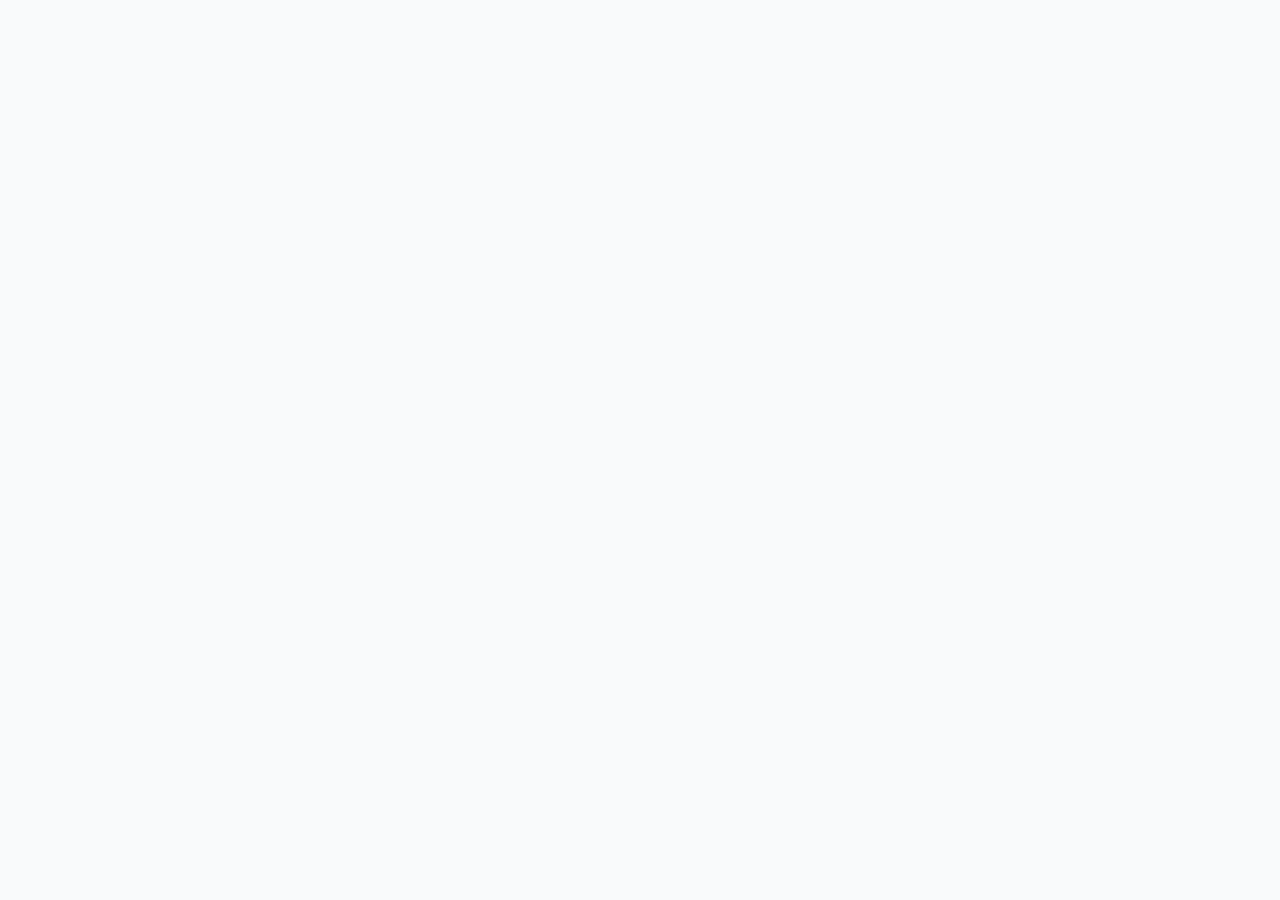
==== commit e59cd7a5: "Add files via upload" ====
--- a/index.html
+++ b/index.html
@@ -13,10 +13,10 @@
     <link rel="preconnect" href="https://fonts.googleapis.com" />
     <link href="https://fonts.googleapis.com/css2?family=Inter:wght@400;500;600;700&display=swap" rel="stylesheet" />
     <title>TIME CONTROL HR</title>
-    <script type="module" crossorigin src="/assets/index-DfBQtIqJ.js"></script>
+    <script type="module" crossorigin src="/assets/index-BTbb5lxd.js"></script>
     <link rel="modulepreload" crossorigin href="/assets/react-lmePvZYK.js">
     <link rel="modulepreload" crossorigin href="/assets/supabase-Bq6blPwG.js">
-    <link rel="stylesheet" crossorigin href="/assets/index-naFhT3R1.css">
+    <link rel="stylesheet" crossorigin href="/assets/index-PnrCjFMm.css">
   </head>
   <body>
     <div id="root"></div>
--- a/assets/index-PnrCjFMm.css
+++ b/assets/index-PnrCjFMm.css
@@ -0,0 +1 @@
+.leaflet-pane,.leaflet-tile,.leaflet-marker-icon,.leaflet-marker-shadow,.leaflet-tile-container,.leaflet-pane>svg,.leaflet-pane>canvas,.leaflet-zoom-box,.leaflet-image-layer,.leaflet-layer{position:absolute;left:0;top:0}.leaflet-container{overflow:hidden}.leaflet-tile,.leaflet-marker-icon,.leaflet-marker-shadow{-webkit-user-select:none;-moz-user-select:none;user-select:none;-webkit-user-drag:none}.leaflet-tile::-moz-selection{background:transparent}.leaflet-tile::selection{background:transparent}.leaflet-safari .leaflet-tile{image-rendering:-webkit-optimize-contrast}.leaflet-safari .leaflet-tile-container{width:1600px;height:1600px;-webkit-transform-origin:0 0}.leaflet-marker-icon,.leaflet-marker-shadow{display:block}.leaflet-container .leaflet-overlay-pane svg{max-width:none!important;max-height:none!important}.leaflet-container .leaflet-marker-pane img,.leaflet-container .leaflet-shadow-pane img,.leaflet-container .leaflet-tile-pane img,.leaflet-container img.leaflet-image-layer,.leaflet-container .leaflet-tile{max-width:none!important;max-height:none!important;width:auto;padding:0}.leaflet-container img.leaflet-tile{mix-blend-mode:plus-lighter}.leaflet-container.leaflet-touch-zoom{touch-action:pan-x pan-y}.leaflet-container.leaflet-touch-drag{touch-action:none;touch-action:pinch-zoom}.leaflet-container.leaflet-touch-drag.leaflet-touch-zoom{touch-action:none}.leaflet-container{-webkit-tap-highlight-color:transparent}.leaflet-container a{-webkit-tap-highlight-color:rgba(51,181,229,.4)}.leaflet-tile{filter:inherit;visibility:hidden}.leaflet-tile-loaded{visibility:inherit}.leaflet-zoom-box{width:0;height:0;box-sizing:border-box;z-index:800}.leaflet-overlay-pane svg{-moz-user-select:none}.leaflet-pane{z-index:400}.leaflet-tile-pane{z-index:200}.leaflet-overlay-pane{z-index:400}.leaflet-shadow-pane{z-index:500}.leaflet-marker-pane{z-index:600}.leaflet-tooltip-pane{z-index:650}.leaflet-popup-pane{z-index:700}.leaflet-map-pane canvas{z-index:100}.leaflet-map-pane svg{z-index:200}.leaflet-vml-shape{width:1px;height:1px}.lvml{behavior:url(#default#VML);display:inline-block;position:absolute}.leaflet-control{position:relative;z-index:800;pointer-events:visiblePainted;pointer-events:auto}.leaflet-top,.leaflet-bottom{position:absolute;z-index:1000;pointer-events:none}.leaflet-top{top:0}.leaflet-right{right:0}.leaflet-bottom{bottom:0}.leaflet-left{left:0}.leaflet-control{float:left;clear:both}.leaflet-right .leaflet-control{float:right}.leaflet-top .leaflet-control{margin-top:10px}.leaflet-bottom .leaflet-control{margin-bottom:10px}.leaflet-left .leaflet-control{margin-left:10px}.leaflet-right .leaflet-control{margin-right:10px}.leaflet-fade-anim .leaflet-popup{opacity:0;transition:opacity .2s linear}.leaflet-fade-anim .leaflet-map-pane .leaflet-popup{opacity:1}.leaflet-zoom-animated{transform-origin:0 0}svg.leaflet-zoom-animated{will-change:transform}.leaflet-zoom-anim .leaflet-zoom-animated{transition:transform .25s cubic-bezier(0,0,.25,1)}.leaflet-zoom-anim .leaflet-tile,.leaflet-pan-anim .leaflet-tile{transition:none}.leaflet-zoom-anim .leaflet-zoom-hide{visibility:hidden}.leaflet-interactive{cursor:pointer}.leaflet-grab{cursor:grab}.leaflet-crosshair,.leaflet-crosshair .leaflet-interactive{cursor:crosshair}.leaflet-popup-pane,.leaflet-control{cursor:auto}.leaflet-dragging .leaflet-grab,.leaflet-dragging .leaflet-grab .leaflet-interactive,.leaflet-dragging .leaflet-marker-draggable{cursor:move;cursor:grabbing}.leaflet-marker-icon,.leaflet-marker-shadow,.leaflet-image-layer,.leaflet-pane>svg path,.leaflet-tile-container{pointer-events:none}.leaflet-marker-icon.leaflet-interactive,.leaflet-image-layer.leaflet-interactive,.leaflet-pane>svg path.leaflet-interactive,svg.leaflet-image-layer.leaflet-interactive path{pointer-events:visiblePainted;pointer-events:auto}.leaflet-container{background:#ddd;outline-offset:1px}.leaflet-container a{color:#0078a8}.leaflet-zoom-box{border:2px dotted #38f;background:#ffffff80}.leaflet-container{font-family:Helvetica Neue,Arial,Helvetica,sans-serif;font-size:12px;font-size:.75rem;line-height:1.5}.leaflet-bar{box-shadow:0 1px 5px #000000a6;border-radius:4px}.leaflet-bar a{background-color:#fff;border-bottom:1px solid #ccc;width:26px;height:26px;line-height:26px;display:block;text-align:center;text-decoration:none;color:#000}.leaflet-bar a,.leaflet-control-layers-toggle{background-position:50% 50%;background-repeat:no-repeat;display:block}.leaflet-bar a:hover,.leaflet-bar a:focus{background-color:#f4f4f4}.leaflet-bar a:first-child{border-top-left-radius:4px;border-top-right-radius:4px}.leaflet-bar a:last-child{border-bottom-left-radius:4px;border-bottom-right-radius:4px;border-bottom:none}.leaflet-bar a.leaflet-disabled{cursor:default;background-color:#f4f4f4;color:#bbb}.leaflet-touch .leaflet-bar a{width:30px;height:30px;line-height:30px}.leaflet-touch .leaflet-bar a:first-child{border-top-left-radius:2px;border-top-right-radius:2px}.leaflet-touch .leaflet-bar a:last-child{border-bottom-left-radius:2px;border-bottom-right-radius:2px}.leaflet-control-zoom-in,.leaflet-control-zoom-out{font:700 18px Lucida Console,Monaco,monospace;text-indent:1px}.leaflet-touch .leaflet-control-zoom-in,.leaflet-touch .leaflet-control-zoom-out{font-size:22px}.leaflet-control-layers{box-shadow:0 1px 5px #0006;background:#fff;border-radius:5px}.leaflet-control-layers-toggle{background-image:url([data-uri]);width:36px;height:36px}.leaflet-retina .leaflet-control-layers-toggle{background-image:url([data-uri]);background-size:26px 26px}.leaflet-touch .leaflet-control-layers-toggle{width:44px;height:44px}.leaflet-control-layers .leaflet-control-layers-list,.leaflet-control-layers-expanded .leaflet-control-layers-toggle{display:none}.leaflet-control-layers-expanded .leaflet-control-layers-list{display:block;position:relative}.leaflet-control-layers-expanded{padding:6px 10px 6px 6px;color:#333;background:#fff}.leaflet-control-layers-scrollbar{overflow-y:scroll;overflow-x:hidden;padding-right:5px}.leaflet-control-layers-selector{margin-top:2px;position:relative;top:1px}.leaflet-control-layers label{display:block;font-size:13px;font-size:1.08333em}.leaflet-control-layers-separator{height:0;border-top:1px solid #ddd;margin:5px -10px 5px -6px}.leaflet-default-icon-path{background-image:url([data-uri])}.leaflet-container .leaflet-control-attribution{background:#fff;background:#fffc;margin:0}.leaflet-control-attribution,.leaflet-control-scale-line{padding:0 5px;color:#333;line-height:1.4}.leaflet-control-attribution a{text-decoration:none}.leaflet-control-attribution a:hover,.leaflet-control-attribution a:focus{text-decoration:underline}.leaflet-attribution-flag{display:inline!important;vertical-align:baseline!important;width:1em;height:.6669em}.leaflet-left .leaflet-control-scale{margin-left:5px}.leaflet-bottom .leaflet-control-scale{margin-bottom:5px}.leaflet-control-scale-line{border:2px solid #777;border-top:none;line-height:1.1;padding:2px 5px 1px;white-space:nowrap;box-sizing:border-box;background:#fffc;text-shadow:1px 1px #fff}.leaflet-control-scale-line:not(:first-child){border-top:2px solid #777;border-bottom:none;margin-top:-2px}.leaflet-control-scale-line:not(:first-child):not(:last-child){border-bottom:2px solid #777}.leaflet-touch .leaflet-control-attribution,.leaflet-touch .leaflet-control-layers,.leaflet-touch .leaflet-bar{box-shadow:none}.leaflet-touch .leaflet-control-layers,.leaflet-touch .leaflet-bar{border:2px solid rgba(0,0,0,.2);background-clip:padding-box}.leaflet-popup{position:absolute;text-align:center;margin-bottom:20px}.leaflet-popup-content-wrapper{padding:1px;text-align:left;border-radius:12px}.leaflet-popup-content{margin:13px 24px 13px 20px;line-height:1.3;font-size:13px;font-size:1.08333em;min-height:1px}.leaflet-popup-content p{margin:1.3em 0}.leaflet-popup-tip-container{width:40px;height:20px;position:absolute;left:50%;margin-top:-1px;margin-left:-20px;overflow:hidden;pointer-events:none}.leaflet-popup-tip{width:17px;height:17px;padding:1px;margin:-10px auto 0;pointer-events:auto;transform:rotate(45deg)}.leaflet-popup-content-wrapper,.leaflet-popup-tip{background:#fff;color:#333;box-shadow:0 3px 14px #0006}.leaflet-container a.leaflet-popup-close-button{position:absolute;top:0;right:0;border:none;text-align:center;width:24px;height:24px;font:16px/24px Tahoma,Verdana,sans-serif;color:#757575;text-decoration:none;background:transparent}.leaflet-container a.leaflet-popup-close-button:hover,.leaflet-container a.leaflet-popup-close-button:focus{color:#585858}.leaflet-popup-scrolled{overflow:auto}.leaflet-oldie .leaflet-popup-content-wrapper{-ms-zoom:1}.leaflet-oldie .leaflet-popup-tip{width:24px;margin:0 auto;-ms-filter:"progid:DXImageTransform.Microsoft.Matrix(M11=0.70710678, M12=0.70710678, M21=-0.70710678, M22=0.70710678)";filter:progid:DXImageTransform.Microsoft.Matrix(M11=.70710678,M12=.70710678,M21=-.70710678,M22=.70710678)}.leaflet-oldie .leaflet-control-zoom,.leaflet-oldie .leaflet-control-layers,.leaflet-oldie .leaflet-popup-content-wrapper,.leaflet-oldie .leaflet-popup-tip{border:1px solid #999}.leaflet-div-icon{background:#fff;border:1px solid #666}.leaflet-tooltip{position:absolute;padding:6px;background-color:#fff;border:1px solid #fff;border-radius:3px;color:#222;white-space:nowrap;-webkit-user-select:none;-moz-user-select:none;user-select:none;pointer-events:none;box-shadow:0 1px 3px #0006}.leaflet-tooltip.leaflet-interactive{cursor:pointer;pointer-events:auto}.leaflet-tooltip-top:before,.leaflet-tooltip-bottom:before,.leaflet-tooltip-left:before,.leaflet-tooltip-right:before{position:absolute;pointer-events:none;border:6px solid transparent;background:transparent;content:""}.leaflet-tooltip-bottom{margin-top:6px}.leaflet-tooltip-top{margin-top:-6px}.leaflet-tooltip-bottom:before,.leaflet-tooltip-top:before{left:50%;margin-left:-6px}.leaflet-tooltip-top:before{bottom:0;margin-bottom:-12px;border-top-color:#fff}.leaflet-tooltip-bottom:before{top:0;margin-top:-12px;margin-left:-6px;border-bottom-color:#fff}.leaflet-tooltip-left{margin-left:-6px}.leaflet-tooltip-right{margin-left:6px}.leaflet-tooltip-left:before,.leaflet-tooltip-right:before{top:50%;margin-top:-6px}.leaflet-tooltip-left:before{right:0;margin-right:-12px;border-left-color:#fff}.leaflet-tooltip-right:before{left:0;margin-left:-12px;border-right-color:#fff}@media print{.leaflet-control{-webkit-print-color-adjust:exact;print-color-adjust:exact}}*,:before,:after{--tw-border-spacing-x: 0;--tw-border-spacing-y: 0;--tw-translate-x: 0;--tw-translate-y: 0;--tw-rotate: 0;--tw-skew-x: 0;--tw-skew-y: 0;--tw-scale-x: 1;--tw-scale-y: 1;--tw-pan-x: ;--tw-pan-y: ;--tw-pinch-zoom: ;--tw-scroll-snap-strictness: proximity;--tw-gradient-from-position: ;--tw-gradient-via-position: ;--tw-gradient-to-position: ;--tw-ordinal: ;--tw-slashed-zero: ;--tw-numeric-figure: ;--tw-numeric-spacing: ;--tw-numeric-fraction: ;--tw-ring-inset: ;--tw-ring-offset-width: 0px;--tw-ring-offset-color: #fff;--tw-ring-color: rgb(59 130 246 / .5);--tw-ring-offset-shadow: 0 0 #0000;--tw-ring-shadow: 0 0 #0000;--tw-shadow: 0 0 #0000;--tw-shadow-colored: 0 0 #0000;--tw-blur: ;--tw-brightness: ;--tw-contrast: ;--tw-grayscale: ;--tw-hue-rotate: ;--tw-invert: ;--tw-saturate: ;--tw-sepia: ;--tw-drop-shadow: ;--tw-backdrop-blur: ;--tw-backdrop-brightness: ;--tw-backdrop-contrast: ;--tw-backdrop-grayscale: ;--tw-backdrop-hue-rotate: ;--tw-backdrop-invert: ;--tw-backdrop-opacity: ;--tw-backdrop-saturate: ;--tw-backdrop-sepia: ;--tw-contain-size: ;--tw-contain-layout: ;--tw-contain-paint: ;--tw-contain-style: }::backdrop{--tw-border-spacing-x: 0;--tw-border-spacing-y: 0;--tw-translate-x: 0;--tw-translate-y: 0;--tw-rotate: 0;--tw-skew-x: 0;--tw-skew-y: 0;--tw-scale-x: 1;--tw-scale-y: 1;--tw-pan-x: ;--tw-pan-y: ;--tw-pinch-zoom: ;--tw-scroll-snap-strictness: proximity;--tw-gradient-from-position: ;--tw-gradient-via-position: ;--tw-gradient-to-position: ;--tw-ordinal: ;--tw-slashed-zero: ;--tw-numeric-figure: ;--tw-numeric-spacing: ;--tw-numeric-fraction: ;--tw-ring-inset: ;--tw-ring-offset-width: 0px;--tw-ring-offset-color: #fff;--tw-ring-color: rgb(59 130 246 / .5);--tw-ring-offset-shadow: 0 0 #0000;--tw-ring-shadow: 0 0 #0000;--tw-shadow: 0 0 #0000;--tw-shadow-colored: 0 0 #0000;--tw-blur: ;--tw-brightness: ;--tw-contrast: ;--tw-grayscale: ;--tw-hue-rotate: ;--tw-invert: ;--tw-saturate: ;--tw-sepia: ;--tw-drop-shadow: ;--tw-backdrop-blur: ;--tw-backdrop-brightness: ;--tw-backdrop-contrast: ;--tw-backdrop-grayscale: ;--tw-backdrop-hue-rotate: ;--tw-backdrop-invert: ;--tw-backdrop-opacity: ;--tw-backdrop-saturate: ;--tw-backdrop-sepia: ;--tw-contain-size: ;--tw-contain-layout: ;--tw-contain-paint: ;--tw-contain-style: }*,:before,:after{box-sizing:border-box;border-width:0;border-style:solid;border-color:#e5e7eb}:before,:after{--tw-content: ""}html,:host{line-height:1.5;-webkit-text-size-adjust:100%;-moz-tab-size:4;-o-tab-size:4;tab-size:4;font-family:Inter,system-ui,-apple-system,Segoe UI,Roboto,sans-serif;font-feature-settings:normal;font-variation-settings:normal;-webkit-tap-highlight-color:transparent}body{margin:0;line-height:inherit}hr{height:0;color:inherit;border-top-width:1px}abbr:where([title]){-webkit-text-decoration:underline dotted;text-decoration:underline dotted}h1,h2,h3,h4,h5,h6{font-size:inherit;font-weight:inherit}a{color:inherit;text-decoration:inherit}b,strong{font-weight:bolder}code,kbd,samp,pre{font-family:ui-monospace,SFMono-Regular,Menlo,Monaco,Consolas,Liberation Mono,Courier New,monospace;font-feature-settings:normal;font-variation-settings:normal;font-size:1em}small{font-size:80%}sub,sup{font-size:75%;line-height:0;position:relative;vertical-align:baseline}sub{bottom:-.25em}sup{top:-.5em}table{text-indent:0;border-color:inherit;border-collapse:collapse}button,input,optgroup,select,textarea{font-family:inherit;font-feature-settings:inherit;font-variation-settings:inherit;font-size:100%;font-weight:inherit;line-height:inherit;letter-spacing:inherit;color:inherit;margin:0;padding:0}button,select{text-transform:none}button,input:where([type=button]),input:where([type=reset]),input:where([type=submit]){-webkit-appearance:button;background-color:transparent;background-image:none}:-moz-focusring{outline:auto}:-moz-ui-invalid{box-shadow:none}progress{vertical-align:baseline}::-webkit-inner-spin-button,::-webkit-outer-spin-button{height:auto}[type=search]{-webkit-appearance:textfield;outline-offset:-2px}::-webkit-search-decoration{-webkit-appearance:none}::-webkit-file-upload-button{-webkit-appearance:button;font:inherit}summary{display:list-item}blockquote,dl,dd,h1,h2,h3,h4,h5,h6,hr,figure,p,pre{margin:0}fieldset{margin:0;padding:0}legend{padding:0}ol,ul,menu{list-style:none;margin:0;padding:0}dialog{padding:0}textarea{resize:vertical}input::-moz-placeholder,textarea::-moz-placeholder{opacity:1;color:#9ca3af}input::placeholder,textarea::placeholder{opacity:1;color:#9ca3af}button,[role=button]{cursor:pointer}:disabled{cursor:default}img,svg,video,canvas,audio,iframe,embed,object{display:block;vertical-align:middle}img,video{max-width:100%;height:auto}[hidden]:where(:not([hidden=until-found])){display:none}:root{--background: 210 20% 98%;--foreground: 222 47% 11%;--card: 0 0% 100%;--card-foreground: 222 47% 11%;--primary: 221 83% 48%;--primary-foreground: 0 0% 100%;--secondary: 214 32% 94%;--secondary-foreground: 222 47% 11%;--muted: 210 40% 96%;--muted-foreground: 215 16% 45%;--accent: 214 95% 96%;--accent-foreground: 221 83% 40%;--destructive: 0 72% 51%;--destructive-foreground: 0 0% 100%;--success: 142 72% 34%;--success-foreground: 0 0% 100%;--warning: 32 95% 44%;--warning-foreground: 0 0% 100%;--border: 214 32% 89%;--input: 214 32% 85%;--ring: 221 83% 53%;--radius: .65rem}*{border-color:hsl(var(--border))}html{-webkit-tap-highlight-color:transparent}body{background-color:hsl(var(--background));color:hsl(var(--foreground));-webkit-font-smoothing:antialiased;-moz-osx-font-smoothing:grayscale;font-feature-settings:"tnum" 1,"cv11" 1}.tabular{font-variant-numeric:tabular-nums}.sr-only{position:absolute;width:1px;height:1px;padding:0;margin:-1px;overflow:hidden;clip:rect(0,0,0,0);white-space:nowrap;border-width:0}.pointer-events-none{pointer-events:none}.fixed{position:fixed}.absolute{position:absolute}.relative{position:relative}.sticky{position:sticky}.inset-0{top:0;right:0;bottom:0;left:0}.inset-x-0{left:0;right:0}.inset-y-0{top:0;bottom:0}.bottom-0{bottom:0}.bottom-2{bottom:.5rem}.left-0{left:0}.left-2{left:.5rem}.left-3{left:.75rem}.right-1{right:.25rem}.top-0{top:0}.top-1{top:.25rem}.top-1\/2{top:50%}.z-20{z-index:20}.z-30{z-index:30}.z-50{z-index:50}.z-\[1000\]{z-index:1000}.z-\[1001\]{z-index:1001}.z-\[500\]{z-index:500}.col-span-2{grid-column:span 2 / span 2}.-mx-1{margin-left:-.25rem;margin-right:-.25rem}.mx-auto{margin-left:auto;margin-right:auto}.mb-1{margin-bottom:.25rem}.mb-2{margin-bottom:.5rem}.mb-3{margin-bottom:.75rem}.mb-4{margin-bottom:1rem}.mb-5{margin-bottom:1.25rem}.mb-8{margin-bottom:2rem}.ml-1{margin-left:.25rem}.ml-2{margin-left:.5rem}.mt-0\.5{margin-top:.125rem}.mt-1{margin-top:.25rem}.mt-1\.5{margin-top:.375rem}.mt-2{margin-top:.5rem}.mt-3{margin-top:.75rem}.mt-4{margin-top:1rem}.block{display:block}.flex{display:flex}.inline-flex{display:inline-flex}.table{display:table}.grid{display:grid}.contents{display:contents}.hidden{display:none}.aspect-square{aspect-ratio:1 / 1}.\!size-6{width:1.5rem!important;height:1.5rem!important}.h-10{height:2.5rem}.h-11{height:2.75rem}.h-12{height:3rem}.h-14{height:3.5rem}.h-16{height:4rem}.h-2{height:.5rem}.h-2\.5{height:.625rem}.h-3{height:.75rem}.h-3\.5{height:.875rem}.h-4{height:1rem}.h-44{height:11rem}.h-5{height:1.25rem}.h-7{height:1.75rem}.h-72{height:18rem}.h-8{height:2rem}.h-9{height:2.25rem}.h-full{height:100%}.max-h-44{max-height:11rem}.max-h-64{max-height:16rem}.max-h-80{max-height:20rem}.max-h-\[92dvh\]{max-height:92dvh}.min-h-\[80px\]{min-height:80px}.min-h-dvh{min-height:100dvh}.w-11{width:2.75rem}.w-16{width:4rem}.w-28{width:7rem}.w-3{width:.75rem}.w-3\.5{width:.875rem}.w-4{width:1rem}.w-40{width:10rem}.w-44{width:11rem}.w-5{width:1.25rem}.w-6{width:1.5rem}.w-64{width:16rem}.w-7{width:1.75rem}.w-72{width:18rem}.w-8{width:2rem}.w-9{width:2.25rem}.w-fit{width:-moz-fit-content;width:fit-content}.w-full{width:100%}.min-w-0{min-width:0px}.min-w-4{min-width:1rem}.max-w-3xl{max-width:48rem}.max-w-4xl{max-width:56rem}.max-w-7xl{max-width:80rem}.max-w-\[85vw\]{max-width:85vw}.max-w-full{max-width:100%}.max-w-lg{max-width:32rem}.max-w-md{max-width:28rem}.max-w-sm{max-width:24rem}.max-w-xs{max-width:20rem}.flex-1{flex:1 1 0%}.shrink-0{flex-shrink:0}.caption-bottom{caption-side:bottom}.-translate-y-1\/2{--tw-translate-y: -50%;transform:translate(var(--tw-translate-x),var(--tw-translate-y)) rotate(var(--tw-rotate)) skew(var(--tw-skew-x)) skewY(var(--tw-skew-y)) scaleX(var(--tw-scale-x)) scaleY(var(--tw-scale-y))}@keyframes pulse{50%{opacity:.5}}.animate-pulse{animation:pulse 2s cubic-bezier(.4,0,.6,1) infinite}@keyframes spin{to{transform:rotate(360deg)}}.animate-spin{animation:spin 1s linear infinite}.cursor-pointer{cursor:pointer}.grid-cols-2{grid-template-columns:repeat(2,minmax(0,1fr))}.grid-cols-4{grid-template-columns:repeat(4,minmax(0,1fr))}.grid-cols-7{grid-template-columns:repeat(7,minmax(0,1fr))}.flex-col{flex-direction:column}.flex-wrap{flex-wrap:wrap}.items-start{align-items:flex-start}.items-end{align-items:flex-end}.items-center{align-items:center}.items-baseline{align-items:baseline}.justify-end{justify-content:flex-end}.justify-center{justify-content:center}.justify-between{justify-content:space-between}.justify-items-center{justify-items:center}.gap-0\.5{gap:.125rem}.gap-1{gap:.25rem}.gap-1\.5{gap:.375rem}.gap-2{gap:.5rem}.gap-3{gap:.75rem}.gap-4{gap:1rem}.gap-5{gap:1.25rem}.gap-x-4{-moz-column-gap:1rem;column-gap:1rem}.gap-x-5{-moz-column-gap:1.25rem;column-gap:1.25rem}.gap-y-1{row-gap:.25rem}.gap-y-2{row-gap:.5rem}.gap-y-3{row-gap:.75rem}.divide-y>:not([hidden])~:not([hidden]){--tw-divide-y-reverse: 0;border-top-width:calc(1px * calc(1 - var(--tw-divide-y-reverse)));border-bottom-width:calc(1px * var(--tw-divide-y-reverse))}.overflow-auto{overflow:auto}.overflow-hidden{overflow:hidden}.overflow-x-auto{overflow-x:auto}.overflow-y-auto{overflow-y:auto}.truncate{overflow:hidden;text-overflow:ellipsis;white-space:nowrap}.whitespace-normal{white-space:normal}.whitespace-nowrap{white-space:nowrap}.whitespace-pre-wrap{white-space:pre-wrap}.rounded{border-radius:.25rem}.rounded-2xl{border-radius:1rem}.rounded-full{border-radius:9999px}.rounded-lg{border-radius:var(--radius)}.rounded-md{border-radius:calc(var(--radius) - 2px)}.rounded-sm{border-radius:calc(var(--radius) - 4px)}.rounded-xl{border-radius:.75rem}.rounded-t-xl{border-top-left-radius:.75rem;border-top-right-radius:.75rem}.border{border-width:1px}.border-b{border-bottom-width:1px}.border-r{border-right-width:1px}.border-t{border-top-width:1px}.border-dashed{border-style:dashed}.border-amber-200{--tw-border-opacity: 1;border-color:rgb(253 230 138 / var(--tw-border-opacity, 1))}.border-amber-300{--tw-border-opacity: 1;border-color:rgb(252 211 77 / var(--tw-border-opacity, 1))}.border-green-200{--tw-border-opacity: 1;border-color:rgb(187 247 208 / var(--tw-border-opacity, 1))}.border-input{border-color:hsl(var(--input))}.border-primary{border-color:hsl(var(--primary))}.border-red-200{--tw-border-opacity: 1;border-color:rgb(254 202 202 / var(--tw-border-opacity, 1))}.bg-accent{background-color:hsl(var(--accent))}.bg-accent\/40{background-color:hsl(var(--accent) / .4)}.bg-amber-400{--tw-bg-opacity: 1;background-color:rgb(251 191 36 / var(--tw-bg-opacity, 1))}.bg-amber-50{--tw-bg-opacity: 1;background-color:rgb(255 251 235 / var(--tw-bg-opacity, 1))}.bg-blue-50{--tw-bg-opacity: 1;background-color:rgb(239 246 255 / var(--tw-bg-opacity, 1))}.bg-blue-500{--tw-bg-opacity: 1;background-color:rgb(59 130 246 / var(--tw-bg-opacity, 1))}.bg-card{background-color:hsl(var(--card))}.bg-card\/90{background-color:hsl(var(--card) / .9)}.bg-destructive{background-color:hsl(var(--destructive))}.bg-green-50{--tw-bg-opacity: 1;background-color:rgb(240 253 244 / var(--tw-bg-opacity, 1))}.bg-green-500{--tw-bg-opacity: 1;background-color:rgb(34 197 94 / var(--tw-bg-opacity, 1))}.bg-muted{background-color:hsl(var(--muted))}.bg-muted\/30{background-color:hsl(var(--muted) / .3)}.bg-muted\/50{background-color:hsl(var(--muted) / .5)}.bg-primary{background-color:hsl(var(--primary))}.bg-red-50{--tw-bg-opacity: 1;background-color:rgb(254 242 242 / var(--tw-bg-opacity, 1))}.bg-red-500{--tw-bg-opacity: 1;background-color:rgb(239 68 68 / var(--tw-bg-opacity, 1))}.bg-secondary{background-color:hsl(var(--secondary))}.bg-slate-100{--tw-bg-opacity: 1;background-color:rgb(241 245 249 / var(--tw-bg-opacity, 1))}.bg-slate-200{--tw-bg-opacity: 1;background-color:rgb(226 232 240 / var(--tw-bg-opacity, 1))}.bg-slate-900\/40{background-color:#0f172a66}.bg-success{background-color:hsl(var(--success))}.bg-white{--tw-bg-opacity: 1;background-color:rgb(255 255 255 / var(--tw-bg-opacity, 1))}.bg-white\/90{background-color:#ffffffe6}.bg-gradient-to-b{background-image:linear-gradient(to bottom,var(--tw-gradient-stops))}.bg-gradient-to-br{background-image:linear-gradient(to bottom right,var(--tw-gradient-stops))}.from-blue-50{--tw-gradient-from: #eff6ff var(--tw-gradient-from-position);--tw-gradient-to: rgb(239 246 255 / 0) var(--tw-gradient-to-position);--tw-gradient-stops: var(--tw-gradient-from), var(--tw-gradient-to)}.from-blue-700{--tw-gradient-from: #1d4ed8 var(--tw-gradient-from-position);--tw-gradient-to: rgb(29 78 216 / 0) var(--tw-gradient-to-position);--tw-gradient-stops: var(--tw-gradient-from), var(--tw-gradient-to)}.to-background{--tw-gradient-to: hsl(var(--background)) var(--tw-gradient-to-position)}.to-blue-600{--tw-gradient-to: #2563eb var(--tw-gradient-to-position)}.p-1{padding:.25rem}.p-2{padding:.5rem}.p-3{padding:.75rem}.p-4{padding:1rem}.p-5{padding:1.25rem}.p-6{padding:1.5rem}.px-1{padding-left:.25rem;padding-right:.25rem}.px-2{padding-left:.5rem;padding-right:.5rem}.px-3{padding-left:.75rem;padding-right:.75rem}.px-4{padding-left:1rem;padding-right:1rem}.px-5{padding-left:1.25rem;padding-right:1.25rem}.px-6{padding-left:1.5rem;padding-right:1.5rem}.py-0\.5{padding-top:.125rem;padding-bottom:.125rem}.py-1{padding-top:.25rem;padding-bottom:.25rem}.py-1\.5{padding-top:.375rem;padding-bottom:.375rem}.py-12{padding-top:3rem;padding-bottom:3rem}.py-2{padding-top:.5rem;padding-bottom:.5rem}.py-2\.5{padding-top:.625rem;padding-bottom:.625rem}.py-3{padding-top:.75rem;padding-bottom:.75rem}.pb-1{padding-bottom:.25rem}.pb-2{padding-bottom:.5rem}.pb-24{padding-bottom:6rem}.pl-9{padding-left:2.25rem}.pr-8{padding-right:2rem}.pt-0{padding-top:0}.pt-1{padding-top:.25rem}.pt-20{padding-top:5rem}.pt-4{padding-top:1rem}.pt-5{padding-top:1.25rem}.text-left{text-align:left}.text-center{text-align:center}.text-right{text-align:right}.align-middle{vertical-align:middle}.text-2xl{font-size:1.5rem;line-height:2rem}.text-4xl{font-size:2.25rem;line-height:2.5rem}.text-\[10px\]{font-size:10px}.text-\[11px\]{font-size:11px}.text-base{font-size:1rem;line-height:1.5rem}.text-lg{font-size:1.125rem;line-height:1.75rem}.text-sm{font-size:.875rem;line-height:1.25rem}.text-xl{font-size:1.25rem;line-height:1.75rem}.text-xs{font-size:.75rem;line-height:1rem}.font-medium{font-weight:500}.font-normal{font-weight:400}.font-semibold{font-weight:600}.uppercase{text-transform:uppercase}.leading-none{line-height:1}.leading-tight{line-height:1.25}.tracking-tight{letter-spacing:-.025em}.tracking-wide{letter-spacing:.025em}.text-accent-foreground{color:hsl(var(--accent-foreground))}.text-amber-600{--tw-text-opacity: 1;color:rgb(217 119 6 / var(--tw-text-opacity, 1))}.text-amber-700{--tw-text-opacity: 1;color:rgb(180 83 9 / var(--tw-text-opacity, 1))}.text-amber-800{--tw-text-opacity: 1;color:rgb(146 64 14 / var(--tw-text-opacity, 1))}.text-amber-900{--tw-text-opacity: 1;color:rgb(120 53 15 / var(--tw-text-opacity, 1))}.text-amber-950{--tw-text-opacity: 1;color:rgb(69 26 3 / var(--tw-text-opacity, 1))}.text-blue-100{--tw-text-opacity: 1;color:rgb(219 234 254 / var(--tw-text-opacity, 1))}.text-blue-700{--tw-text-opacity: 1;color:rgb(29 78 216 / var(--tw-text-opacity, 1))}.text-card-foreground{color:hsl(var(--card-foreground))}.text-destructive-foreground{color:hsl(var(--destructive-foreground))}.text-foreground{color:hsl(var(--foreground))}.text-green-700{--tw-text-opacity: 1;color:rgb(21 128 61 / var(--tw-text-opacity, 1))}.text-green-800{--tw-text-opacity: 1;color:rgb(22 101 52 / var(--tw-text-opacity, 1))}.text-muted-foreground{color:hsl(var(--muted-foreground))}.text-primary{color:hsl(var(--primary))}.text-primary-foreground{color:hsl(var(--primary-foreground))}.text-red-600{--tw-text-opacity: 1;color:rgb(220 38 38 / var(--tw-text-opacity, 1))}.text-red-700{--tw-text-opacity: 1;color:rgb(185 28 28 / var(--tw-text-opacity, 1))}.text-secondary-foreground{color:hsl(var(--secondary-foreground))}.text-slate-400{--tw-text-opacity: 1;color:rgb(148 163 184 / var(--tw-text-opacity, 1))}.text-slate-500{--tw-text-opacity: 1;color:rgb(100 116 139 / var(--tw-text-opacity, 1))}.text-slate-600{--tw-text-opacity: 1;color:rgb(71 85 105 / var(--tw-text-opacity, 1))}.text-success-foreground{color:hsl(var(--success-foreground))}.text-white{--tw-text-opacity: 1;color:rgb(255 255 255 / var(--tw-text-opacity, 1))}.underline{text-decoration-line:underline}.underline-offset-4{text-underline-offset:4px}.accent-\[hsl\(var\(--primary\)\)\]{accent-color:hsl(var(--primary))}.opacity-40{opacity:.4}.opacity-60{opacity:.6}.opacity-80{opacity:.8}.shadow{--tw-shadow: 0 1px 3px 0 rgb(0 0 0 / .1), 0 1px 2px -1px rgb(0 0 0 / .1);--tw-shadow-colored: 0 1px 3px 0 var(--tw-shadow-color), 0 1px 2px -1px var(--tw-shadow-color);box-shadow:var(--tw-ring-offset-shadow, 0 0 #0000),var(--tw-ring-shadow, 0 0 #0000),var(--tw-shadow)}.shadow-md{--tw-shadow: 0 4px 6px -1px rgb(0 0 0 / .1), 0 2px 4px -2px rgb(0 0 0 / .1);--tw-shadow-colored: 0 4px 6px -1px var(--tw-shadow-color), 0 2px 4px -2px var(--tw-shadow-color);box-shadow:var(--tw-ring-offset-shadow, 0 0 #0000),var(--tw-ring-shadow, 0 0 #0000),var(--tw-shadow)}.shadow-sm{--tw-shadow: 0 1px 2px 0 rgb(0 0 0 / .05);--tw-shadow-colored: 0 1px 2px 0 var(--tw-shadow-color);box-shadow:var(--tw-ring-offset-shadow, 0 0 #0000),var(--tw-ring-shadow, 0 0 #0000),var(--tw-shadow)}.shadow-xl{--tw-shadow: 0 20px 25px -5px rgb(0 0 0 / .1), 0 8px 10px -6px rgb(0 0 0 / .1);--tw-shadow-colored: 0 20px 25px -5px var(--tw-shadow-color), 0 8px 10px -6px var(--tw-shadow-color);box-shadow:var(--tw-ring-offset-shadow, 0 0 #0000),var(--tw-ring-shadow, 0 0 #0000),var(--tw-shadow)}.outline{outline-style:solid}.ring-1{--tw-ring-offset-shadow: var(--tw-ring-inset) 0 0 0 var(--tw-ring-offset-width) var(--tw-ring-offset-color);--tw-ring-shadow: var(--tw-ring-inset) 0 0 0 calc(1px + var(--tw-ring-offset-width)) var(--tw-ring-color);box-shadow:var(--tw-ring-offset-shadow),var(--tw-ring-shadow),var(--tw-shadow, 0 0 #0000)}.ring-2{--tw-ring-offset-shadow: var(--tw-ring-inset) 0 0 0 var(--tw-ring-offset-width) var(--tw-ring-offset-color);--tw-ring-shadow: var(--tw-ring-inset) 0 0 0 calc(2px + var(--tw-ring-offset-width)) var(--tw-ring-color);box-shadow:var(--tw-ring-offset-shadow),var(--tw-ring-shadow),var(--tw-shadow, 0 0 #0000)}.ring-inset{--tw-ring-inset: inset}.ring-amber-600\/25{--tw-ring-color: rgb(217 119 6 / .25)}.ring-blue-600\/20{--tw-ring-color: rgb(37 99 235 / .2)}.ring-foreground{--tw-ring-color: hsl(var(--foreground))}.ring-green-600\/20{--tw-ring-color: rgb(22 163 74 / .2)}.ring-primary{--tw-ring-color: hsl(var(--primary))}.ring-red-600\/20{--tw-ring-color: rgb(220 38 38 / .2)}.ring-slate-200{--tw-ring-opacity: 1;--tw-ring-color: rgb(226 232 240 / var(--tw-ring-opacity, 1))}.ring-slate-500\/15{--tw-ring-color: rgb(100 116 139 / .15)}.ring-offset-1{--tw-ring-offset-width: 1px}.filter{filter:var(--tw-blur) var(--tw-brightness) var(--tw-contrast) var(--tw-grayscale) var(--tw-hue-rotate) var(--tw-invert) var(--tw-saturate) var(--tw-sepia) var(--tw-drop-shadow)}.backdrop-blur{--tw-backdrop-blur: blur(8px);-webkit-backdrop-filter:var(--tw-backdrop-blur) var(--tw-backdrop-brightness) var(--tw-backdrop-contrast) var(--tw-backdrop-grayscale) var(--tw-backdrop-hue-rotate) var(--tw-backdrop-invert) var(--tw-backdrop-opacity) var(--tw-backdrop-saturate) var(--tw-backdrop-sepia);backdrop-filter:var(--tw-backdrop-blur) var(--tw-backdrop-brightness) var(--tw-backdrop-contrast) var(--tw-backdrop-grayscale) var(--tw-backdrop-hue-rotate) var(--tw-backdrop-invert) var(--tw-backdrop-opacity) var(--tw-backdrop-saturate) var(--tw-backdrop-sepia)}.backdrop-blur-\[1px\]{--tw-backdrop-blur: blur(1px);-webkit-backdrop-filter:var(--tw-backdrop-blur) var(--tw-backdrop-brightness) var(--tw-backdrop-contrast) var(--tw-backdrop-grayscale) var(--tw-backdrop-hue-rotate) var(--tw-backdrop-invert) var(--tw-backdrop-opacity) var(--tw-backdrop-saturate) var(--tw-backdrop-sepia);backdrop-filter:var(--tw-backdrop-blur) var(--tw-backdrop-brightness) var(--tw-backdrop-contrast) var(--tw-backdrop-grayscale) var(--tw-backdrop-hue-rotate) var(--tw-backdrop-invert) var(--tw-backdrop-opacity) var(--tw-backdrop-saturate) var(--tw-backdrop-sepia)}.transition{transition-property:color,background-color,border-color,text-decoration-color,fill,stroke,opacity,box-shadow,transform,filter,backdrop-filter;transition-timing-function:cubic-bezier(.4,0,.2,1);transition-duration:.15s}.transition-colors{transition-property:color,background-color,border-color,text-decoration-color,fill,stroke;transition-timing-function:cubic-bezier(.4,0,.2,1);transition-duration:.15s}.safe-bottom{padding-bottom:env(safe-area-inset-bottom)}.leaflet-container{font:inherit}.placeholder\:text-muted-foreground::-moz-placeholder{color:hsl(var(--muted-foreground))}.placeholder\:text-muted-foreground::placeholder{color:hsl(var(--muted-foreground))}.last\:border-0:last-child{border-width:0px}.hover\:scale-105:hover{--tw-scale-x: 1.05;--tw-scale-y: 1.05;transform:translate(var(--tw-translate-x),var(--tw-translate-y)) rotate(var(--tw-rotate)) skew(var(--tw-skew-x)) skewY(var(--tw-skew-y)) scaleX(var(--tw-scale-x)) scaleY(var(--tw-scale-y))}.hover\:border-primary\/50:hover{border-color:hsl(var(--primary) / .5)}.hover\:bg-accent:hover{background-color:hsl(var(--accent))}.hover\:bg-destructive\/90:hover{background-color:hsl(var(--destructive) / .9)}.hover\:bg-muted:hover{background-color:hsl(var(--muted))}.hover\:bg-muted\/30:hover{background-color:hsl(var(--muted) / .3)}.hover\:bg-muted\/40:hover{background-color:hsl(var(--muted) / .4)}.hover\:bg-primary\/90:hover{background-color:hsl(var(--primary) / .9)}.hover\:bg-secondary\/80:hover{background-color:hsl(var(--secondary) / .8)}.hover\:bg-success\/90:hover{background-color:hsl(var(--success) / .9)}.hover\:text-foreground:hover{color:hsl(var(--foreground))}.hover\:underline:hover{text-decoration-line:underline}.focus-visible\:outline-none:focus-visible{outline:2px solid transparent;outline-offset:2px}.focus-visible\:ring-2:focus-visible{--tw-ring-offset-shadow: var(--tw-ring-inset) 0 0 0 var(--tw-ring-offset-width) var(--tw-ring-offset-color);--tw-ring-shadow: var(--tw-ring-inset) 0 0 0 calc(2px + var(--tw-ring-offset-width)) var(--tw-ring-color);box-shadow:var(--tw-ring-offset-shadow),var(--tw-ring-shadow),var(--tw-shadow, 0 0 #0000)}.focus-visible\:ring-ring:focus-visible{--tw-ring-color: hsl(var(--ring))}.focus-visible\:ring-offset-2:focus-visible{--tw-ring-offset-width: 2px}.enabled\:hover\:border-primary\/40:hover:enabled{border-color:hsl(var(--primary) / .4)}.disabled\:pointer-events-none:disabled{pointer-events:none}.disabled\:cursor-not-allowed:disabled{cursor:not-allowed}.disabled\:opacity-50:disabled{opacity:.5}.group:hover .group-hover\:text-primary{color:hsl(var(--primary))}@media (min-width: 640px){.sm\:inset-auto{inset:auto}.sm\:left-1\/2{left:50%}.sm\:top-1\/2{top:50%}.sm\:col-span-2{grid-column:span 2 / span 2}.sm\:col-span-3{grid-column:span 3 / span 3}.sm\:block{display:block}.sm\:hidden{display:none}.sm\:w-44{width:11rem}.sm\:w-52{width:13rem}.sm\:w-56{width:14rem}.sm\:w-60{width:15rem}.sm\:w-64{width:16rem}.sm\:w-72{width:18rem}.sm\:w-80{width:20rem}.sm\:w-fit{width:-moz-fit-content;width:fit-content}.sm\:w-full{width:100%}.sm\:max-w-3xl{max-width:48rem}.sm\:max-w-lg{max-width:32rem}.sm\:flex-1{flex:1 1 0%}.sm\:-translate-x-1\/2{--tw-translate-x: -50%;transform:translate(var(--tw-translate-x),var(--tw-translate-y)) rotate(var(--tw-rotate)) skew(var(--tw-skew-x)) skewY(var(--tw-skew-y)) scaleX(var(--tw-scale-x)) scaleY(var(--tw-scale-y))}.sm\:-translate-y-1\/2{--tw-translate-y: -50%;transform:translate(var(--tw-translate-x),var(--tw-translate-y)) rotate(var(--tw-rotate)) skew(var(--tw-skew-x)) skewY(var(--tw-skew-y)) scaleX(var(--tw-scale-x)) scaleY(var(--tw-scale-y))}.sm\:grid-cols-2{grid-template-columns:repeat(2,minmax(0,1fr))}.sm\:grid-cols-3{grid-template-columns:repeat(3,minmax(0,1fr))}.sm\:grid-cols-4{grid-template-columns:repeat(4,minmax(0,1fr))}.sm\:flex-row{flex-direction:row}.sm\:items-end{align-items:flex-end}.sm\:items-center{align-items:center}.sm\:justify-between{justify-content:space-between}.sm\:rounded-xl{border-radius:.75rem}.sm\:p-4{padding:1rem}.sm\:p-5{padding:1.25rem}.sm\:pt-0{padding-top:0}.sm\:pt-4{padding-top:1rem}.sm\:text-2xl{font-size:1.5rem;line-height:2rem}}@media (min-width: 768px){.md\:grid-cols-2{grid-template-columns:repeat(2,minmax(0,1fr))}.md\:grid-cols-3{grid-template-columns:repeat(3,minmax(0,1fr))}}@media (min-width: 1024px){.lg\:ml-auto{margin-left:auto}.lg\:flex{display:flex}.lg\:hidden{display:none}.lg\:h-16{height:4rem}.lg\:w-44{width:11rem}.lg\:w-56{width:14rem}.lg\:w-64{width:16rem}.lg\:w-72{width:18rem}.lg\:grid-cols-2{grid-template-columns:repeat(2,minmax(0,1fr))}.lg\:grid-cols-4{grid-template-columns:repeat(4,minmax(0,1fr))}.lg\:grid-cols-6{grid-template-columns:repeat(6,minmax(0,1fr))}.lg\:flex-row{flex-direction:row}.lg\:items-center{align-items:center}.lg\:px-8{padding-left:2rem;padding-right:2rem}.lg\:pb-10{padding-bottom:2.5rem}.lg\:pl-64{padding-left:16rem}.lg\:pt-8{padding-top:2rem}}.\[\&_svg\]\:size-4 svg{width:1rem;height:1rem}.\[\&_svg\]\:h-4 svg{height:1rem}.\[\&_svg\]\:h-6 svg{height:1.5rem}.\[\&_svg\]\:w-4 svg{width:1rem}.\[\&_svg\]\:w-6 svg{width:1.5rem}.\[\&_svg\]\:shrink-0 svg{flex-shrink:0}.\[\&_tr\:last-child\]\:border-0 tr:last-child{border-width:0px}
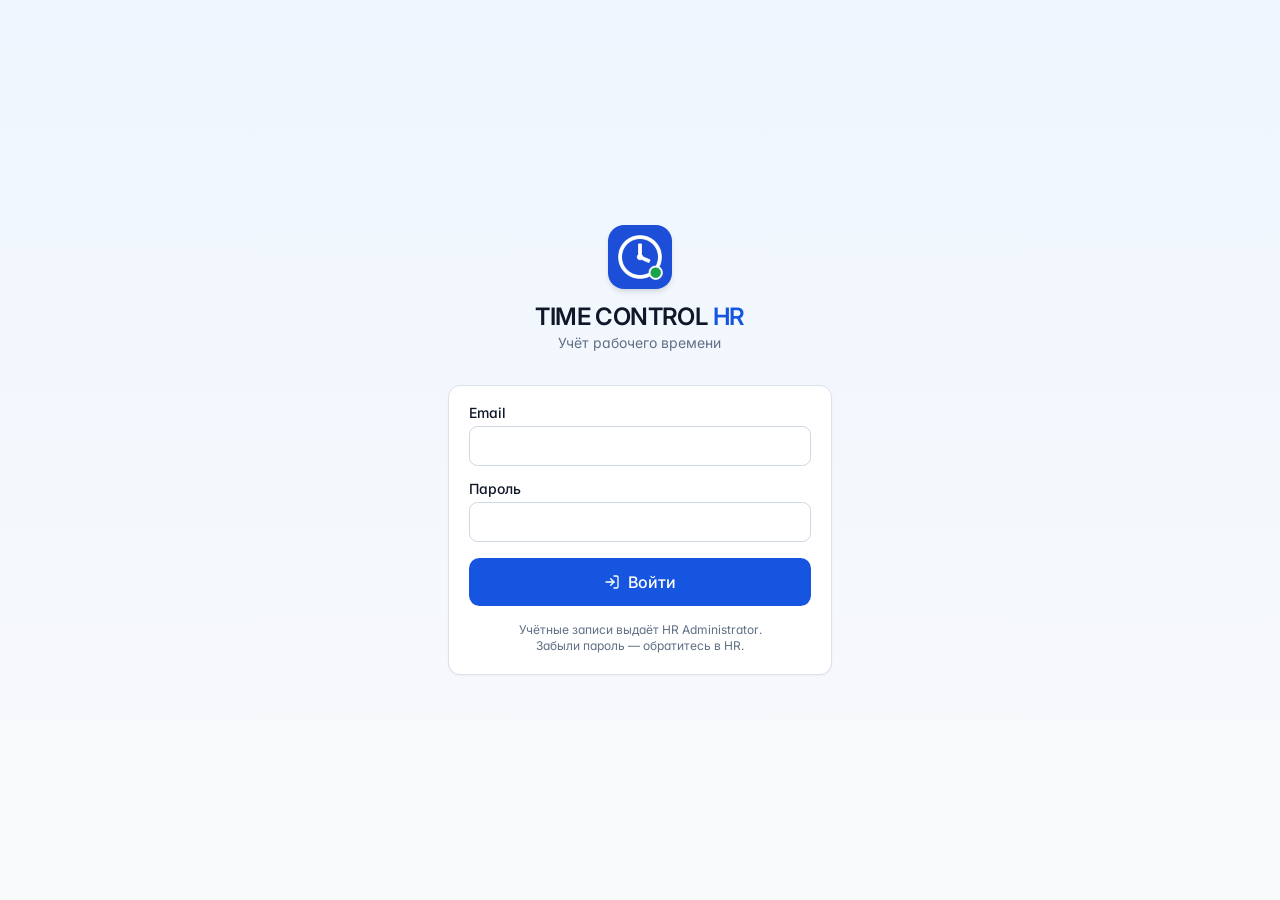
==== commit 1771eb38: "Add files via upload" ====
--- a/index.html
+++ b/index.html
@@ -13,10 +13,10 @@
     <link rel="preconnect" href="https://fonts.googleapis.com" />
     <link href="https://fonts.googleapis.com/css2?family=Inter:wght@400;500;600;700&display=swap" rel="stylesheet" />
     <title>TIME CONTROL HR</title>
-    <script type="module" crossorigin src="/assets/index-BTbb5lxd.js"></script>
-    <link rel="modulepreload" crossorigin href="/assets/react-lmePvZYK.js">
-    <link rel="modulepreload" crossorigin href="/assets/supabase-Bq6blPwG.js">
-    <link rel="stylesheet" crossorigin href="/assets/index-PnrCjFMm.css">
+    <script type="module" crossorigin src="/index-CXpSJD7t.js"></script>
+    <link rel="modulepreload" crossorigin href="/react-lmePvZYK.js">
+    <link rel="modulepreload" crossorigin href="/supabase-Bq6blPwG.js">
+    <link rel="stylesheet" crossorigin href="/index-PnrCjFMm.css">
   </head>
   <body>
     <div id="root"></div>
--- a/index-PnrCjFMm.css
+++ b/index-PnrCjFMm.css
@@ -0,0 +1 @@
+.leaflet-pane,.leaflet-tile,.leaflet-marker-icon,.leaflet-marker-shadow,.leaflet-tile-container,.leaflet-pane>svg,.leaflet-pane>canvas,.leaflet-zoom-box,.leaflet-image-layer,.leaflet-layer{position:absolute;left:0;top:0}.leaflet-container{overflow:hidden}.leaflet-tile,.leaflet-marker-icon,.leaflet-marker-shadow{-webkit-user-select:none;-moz-user-select:none;user-select:none;-webkit-user-drag:none}.leaflet-tile::-moz-selection{background:transparent}.leaflet-tile::selection{background:transparent}.leaflet-safari .leaflet-tile{image-rendering:-webkit-optimize-contrast}.leaflet-safari .leaflet-tile-container{width:1600px;height:1600px;-webkit-transform-origin:0 0}.leaflet-marker-icon,.leaflet-marker-shadow{display:block}.leaflet-container .leaflet-overlay-pane svg{max-width:none!important;max-height:none!important}.leaflet-container .leaflet-marker-pane img,.leaflet-container .leaflet-shadow-pane img,.leaflet-container .leaflet-tile-pane img,.leaflet-container img.leaflet-image-layer,.leaflet-container .leaflet-tile{max-width:none!important;max-height:none!important;width:auto;padding:0}.leaflet-container img.leaflet-tile{mix-blend-mode:plus-lighter}.leaflet-container.leaflet-touch-zoom{touch-action:pan-x pan-y}.leaflet-container.leaflet-touch-drag{touch-action:none;touch-action:pinch-zoom}.leaflet-container.leaflet-touch-drag.leaflet-touch-zoom{touch-action:none}.leaflet-container{-webkit-tap-highlight-color:transparent}.leaflet-container a{-webkit-tap-highlight-color:rgba(51,181,229,.4)}.leaflet-tile{filter:inherit;visibility:hidden}.leaflet-tile-loaded{visibility:inherit}.leaflet-zoom-box{width:0;height:0;box-sizing:border-box;z-index:800}.leaflet-overlay-pane svg{-moz-user-select:none}.leaflet-pane{z-index:400}.leaflet-tile-pane{z-index:200}.leaflet-overlay-pane{z-index:400}.leaflet-shadow-pane{z-index:500}.leaflet-marker-pane{z-index:600}.leaflet-tooltip-pane{z-index:650}.leaflet-popup-pane{z-index:700}.leaflet-map-pane canvas{z-index:100}.leaflet-map-pane svg{z-index:200}.leaflet-vml-shape{width:1px;height:1px}.lvml{behavior:url(#default#VML);display:inline-block;position:absolute}.leaflet-control{position:relative;z-index:800;pointer-events:visiblePainted;pointer-events:auto}.leaflet-top,.leaflet-bottom{position:absolute;z-index:1000;pointer-events:none}.leaflet-top{top:0}.leaflet-right{right:0}.leaflet-bottom{bottom:0}.leaflet-left{left:0}.leaflet-control{float:left;clear:both}.leaflet-right .leaflet-control{float:right}.leaflet-top .leaflet-control{margin-top:10px}.leaflet-bottom .leaflet-control{margin-bottom:10px}.leaflet-left .leaflet-control{margin-left:10px}.leaflet-right .leaflet-control{margin-right:10px}.leaflet-fade-anim .leaflet-popup{opacity:0;transition:opacity .2s linear}.leaflet-fade-anim .leaflet-map-pane .leaflet-popup{opacity:1}.leaflet-zoom-animated{transform-origin:0 0}svg.leaflet-zoom-animated{will-change:transform}.leaflet-zoom-anim .leaflet-zoom-animated{transition:transform .25s cubic-bezier(0,0,.25,1)}.leaflet-zoom-anim .leaflet-tile,.leaflet-pan-anim .leaflet-tile{transition:none}.leaflet-zoom-anim .leaflet-zoom-hide{visibility:hidden}.leaflet-interactive{cursor:pointer}.leaflet-grab{cursor:grab}.leaflet-crosshair,.leaflet-crosshair .leaflet-interactive{cursor:crosshair}.leaflet-popup-pane,.leaflet-control{cursor:auto}.leaflet-dragging .leaflet-grab,.leaflet-dragging .leaflet-grab .leaflet-interactive,.leaflet-dragging .leaflet-marker-draggable{cursor:move;cursor:grabbing}.leaflet-marker-icon,.leaflet-marker-shadow,.leaflet-image-layer,.leaflet-pane>svg path,.leaflet-tile-container{pointer-events:none}.leaflet-marker-icon.leaflet-interactive,.leaflet-image-layer.leaflet-interactive,.leaflet-pane>svg path.leaflet-interactive,svg.leaflet-image-layer.leaflet-interactive path{pointer-events:visiblePainted;pointer-events:auto}.leaflet-container{background:#ddd;outline-offset:1px}.leaflet-container a{color:#0078a8}.leaflet-zoom-box{border:2px dotted #38f;background:#ffffff80}.leaflet-container{font-family:Helvetica Neue,Arial,Helvetica,sans-serif;font-size:12px;font-size:.75rem;line-height:1.5}.leaflet-bar{box-shadow:0 1px 5px #000000a6;border-radius:4px}.leaflet-bar a{background-color:#fff;border-bottom:1px solid #ccc;width:26px;height:26px;line-height:26px;display:block;text-align:center;text-decoration:none;color:#000}.leaflet-bar a,.leaflet-control-layers-toggle{background-position:50% 50%;background-repeat:no-repeat;display:block}.leaflet-bar a:hover,.leaflet-bar a:focus{background-color:#f4f4f4}.leaflet-bar a:first-child{border-top-left-radius:4px;border-top-right-radius:4px}.leaflet-bar a:last-child{border-bottom-left-radius:4px;border-bottom-right-radius:4px;border-bottom:none}.leaflet-bar a.leaflet-disabled{cursor:default;background-color:#f4f4f4;color:#bbb}.leaflet-touch .leaflet-bar a{width:30px;height:30px;line-height:30px}.leaflet-touch .leaflet-bar a:first-child{border-top-left-radius:2px;border-top-right-radius:2px}.leaflet-touch .leaflet-bar a:last-child{border-bottom-left-radius:2px;border-bottom-right-radius:2px}.leaflet-control-zoom-in,.leaflet-control-zoom-out{font:700 18px Lucida Console,Monaco,monospace;text-indent:1px}.leaflet-touch .leaflet-control-zoom-in,.leaflet-touch .leaflet-control-zoom-out{font-size:22px}.leaflet-control-layers{box-shadow:0 1px 5px #0006;background:#fff;border-radius:5px}.leaflet-control-layers-toggle{background-image:url([data-uri]);width:36px;height:36px}.leaflet-retina .leaflet-control-layers-toggle{background-image:url([data-uri]);background-size:26px 26px}.leaflet-touch .leaflet-control-layers-toggle{width:44px;height:44px}.leaflet-control-layers .leaflet-control-layers-list,.leaflet-control-layers-expanded .leaflet-control-layers-toggle{display:none}.leaflet-control-layers-expanded .leaflet-control-layers-list{display:block;position:relative}.leaflet-control-layers-expanded{padding:6px 10px 6px 6px;color:#333;background:#fff}.leaflet-control-layers-scrollbar{overflow-y:scroll;overflow-x:hidden;padding-right:5px}.leaflet-control-layers-selector{margin-top:2px;position:relative;top:1px}.leaflet-control-layers label{display:block;font-size:13px;font-size:1.08333em}.leaflet-control-layers-separator{height:0;border-top:1px solid #ddd;margin:5px -10px 5px -6px}.leaflet-default-icon-path{background-image:url([data-uri])}.leaflet-container .leaflet-control-attribution{background:#fff;background:#fffc;margin:0}.leaflet-control-attribution,.leaflet-control-scale-line{padding:0 5px;color:#333;line-height:1.4}.leaflet-control-attribution a{text-decoration:none}.leaflet-control-attribution a:hover,.leaflet-control-attribution a:focus{text-decoration:underline}.leaflet-attribution-flag{display:inline!important;vertical-align:baseline!important;width:1em;height:.6669em}.leaflet-left .leaflet-control-scale{margin-left:5px}.leaflet-bottom .leaflet-control-scale{margin-bottom:5px}.leaflet-control-scale-line{border:2px solid #777;border-top:none;line-height:1.1;padding:2px 5px 1px;white-space:nowrap;box-sizing:border-box;background:#fffc;text-shadow:1px 1px #fff}.leaflet-control-scale-line:not(:first-child){border-top:2px solid #777;border-bottom:none;margin-top:-2px}.leaflet-control-scale-line:not(:first-child):not(:last-child){border-bottom:2px solid #777}.leaflet-touch .leaflet-control-attribution,.leaflet-touch .leaflet-control-layers,.leaflet-touch .leaflet-bar{box-shadow:none}.leaflet-touch .leaflet-control-layers,.leaflet-touch .leaflet-bar{border:2px solid rgba(0,0,0,.2);background-clip:padding-box}.leaflet-popup{position:absolute;text-align:center;margin-bottom:20px}.leaflet-popup-content-wrapper{padding:1px;text-align:left;border-radius:12px}.leaflet-popup-content{margin:13px 24px 13px 20px;line-height:1.3;font-size:13px;font-size:1.08333em;min-height:1px}.leaflet-popup-content p{margin:1.3em 0}.leaflet-popup-tip-container{width:40px;height:20px;position:absolute;left:50%;margin-top:-1px;margin-left:-20px;overflow:hidden;pointer-events:none}.leaflet-popup-tip{width:17px;height:17px;padding:1px;margin:-10px auto 0;pointer-events:auto;transform:rotate(45deg)}.leaflet-popup-content-wrapper,.leaflet-popup-tip{background:#fff;color:#333;box-shadow:0 3px 14px #0006}.leaflet-container a.leaflet-popup-close-button{position:absolute;top:0;right:0;border:none;text-align:center;width:24px;height:24px;font:16px/24px Tahoma,Verdana,sans-serif;color:#757575;text-decoration:none;background:transparent}.leaflet-container a.leaflet-popup-close-button:hover,.leaflet-container a.leaflet-popup-close-button:focus{color:#585858}.leaflet-popup-scrolled{overflow:auto}.leaflet-oldie .leaflet-popup-content-wrapper{-ms-zoom:1}.leaflet-oldie .leaflet-popup-tip{width:24px;margin:0 auto;-ms-filter:"progid:DXImageTransform.Microsoft.Matrix(M11=0.70710678, M12=0.70710678, M21=-0.70710678, M22=0.70710678)";filter:progid:DXImageTransform.Microsoft.Matrix(M11=.70710678,M12=.70710678,M21=-.70710678,M22=.70710678)}.leaflet-oldie .leaflet-control-zoom,.leaflet-oldie .leaflet-control-layers,.leaflet-oldie .leaflet-popup-content-wrapper,.leaflet-oldie .leaflet-popup-tip{border:1px solid #999}.leaflet-div-icon{background:#fff;border:1px solid #666}.leaflet-tooltip{position:absolute;padding:6px;background-color:#fff;border:1px solid #fff;border-radius:3px;color:#222;white-space:nowrap;-webkit-user-select:none;-moz-user-select:none;user-select:none;pointer-events:none;box-shadow:0 1px 3px #0006}.leaflet-tooltip.leaflet-interactive{cursor:pointer;pointer-events:auto}.leaflet-tooltip-top:before,.leaflet-tooltip-bottom:before,.leaflet-tooltip-left:before,.leaflet-tooltip-right:before{position:absolute;pointer-events:none;border:6px solid transparent;background:transparent;content:""}.leaflet-tooltip-bottom{margin-top:6px}.leaflet-tooltip-top{margin-top:-6px}.leaflet-tooltip-bottom:before,.leaflet-tooltip-top:before{left:50%;margin-left:-6px}.leaflet-tooltip-top:before{bottom:0;margin-bottom:-12px;border-top-color:#fff}.leaflet-tooltip-bottom:before{top:0;margin-top:-12px;margin-left:-6px;border-bottom-color:#fff}.leaflet-tooltip-left{margin-left:-6px}.leaflet-tooltip-right{margin-left:6px}.leaflet-tooltip-left:before,.leaflet-tooltip-right:before{top:50%;margin-top:-6px}.leaflet-tooltip-left:before{right:0;margin-right:-12px;border-left-color:#fff}.leaflet-tooltip-right:before{left:0;margin-left:-12px;border-right-color:#fff}@media print{.leaflet-control{-webkit-print-color-adjust:exact;print-color-adjust:exact}}*,:before,:after{--tw-border-spacing-x: 0;--tw-border-spacing-y: 0;--tw-translate-x: 0;--tw-translate-y: 0;--tw-rotate: 0;--tw-skew-x: 0;--tw-skew-y: 0;--tw-scale-x: 1;--tw-scale-y: 1;--tw-pan-x: ;--tw-pan-y: ;--tw-pinch-zoom: ;--tw-scroll-snap-strictness: proximity;--tw-gradient-from-position: ;--tw-gradient-via-position: ;--tw-gradient-to-position: ;--tw-ordinal: ;--tw-slashed-zero: ;--tw-numeric-figure: ;--tw-numeric-spacing: ;--tw-numeric-fraction: ;--tw-ring-inset: ;--tw-ring-offset-width: 0px;--tw-ring-offset-color: #fff;--tw-ring-color: rgb(59 130 246 / .5);--tw-ring-offset-shadow: 0 0 #0000;--tw-ring-shadow: 0 0 #0000;--tw-shadow: 0 0 #0000;--tw-shadow-colored: 0 0 #0000;--tw-blur: ;--tw-brightness: ;--tw-contrast: ;--tw-grayscale: ;--tw-hue-rotate: ;--tw-invert: ;--tw-saturate: ;--tw-sepia: ;--tw-drop-shadow: ;--tw-backdrop-blur: ;--tw-backdrop-brightness: ;--tw-backdrop-contrast: ;--tw-backdrop-grayscale: ;--tw-backdrop-hue-rotate: ;--tw-backdrop-invert: ;--tw-backdrop-opacity: ;--tw-backdrop-saturate: ;--tw-backdrop-sepia: ;--tw-contain-size: ;--tw-contain-layout: ;--tw-contain-paint: ;--tw-contain-style: }::backdrop{--tw-border-spacing-x: 0;--tw-border-spacing-y: 0;--tw-translate-x: 0;--tw-translate-y: 0;--tw-rotate: 0;--tw-skew-x: 0;--tw-skew-y: 0;--tw-scale-x: 1;--tw-scale-y: 1;--tw-pan-x: ;--tw-pan-y: ;--tw-pinch-zoom: ;--tw-scroll-snap-strictness: proximity;--tw-gradient-from-position: ;--tw-gradient-via-position: ;--tw-gradient-to-position: ;--tw-ordinal: ;--tw-slashed-zero: ;--tw-numeric-figure: ;--tw-numeric-spacing: ;--tw-numeric-fraction: ;--tw-ring-inset: ;--tw-ring-offset-width: 0px;--tw-ring-offset-color: #fff;--tw-ring-color: rgb(59 130 246 / .5);--tw-ring-offset-shadow: 0 0 #0000;--tw-ring-shadow: 0 0 #0000;--tw-shadow: 0 0 #0000;--tw-shadow-colored: 0 0 #0000;--tw-blur: ;--tw-brightness: ;--tw-contrast: ;--tw-grayscale: ;--tw-hue-rotate: ;--tw-invert: ;--tw-saturate: ;--tw-sepia: ;--tw-drop-shadow: ;--tw-backdrop-blur: ;--tw-backdrop-brightness: ;--tw-backdrop-contrast: ;--tw-backdrop-grayscale: ;--tw-backdrop-hue-rotate: ;--tw-backdrop-invert: ;--tw-backdrop-opacity: ;--tw-backdrop-saturate: ;--tw-backdrop-sepia: ;--tw-contain-size: ;--tw-contain-layout: ;--tw-contain-paint: ;--tw-contain-style: }*,:before,:after{box-sizing:border-box;border-width:0;border-style:solid;border-color:#e5e7eb}:before,:after{--tw-content: ""}html,:host{line-height:1.5;-webkit-text-size-adjust:100%;-moz-tab-size:4;-o-tab-size:4;tab-size:4;font-family:Inter,system-ui,-apple-system,Segoe UI,Roboto,sans-serif;font-feature-settings:normal;font-variation-settings:normal;-webkit-tap-highlight-color:transparent}body{margin:0;line-height:inherit}hr{height:0;color:inherit;border-top-width:1px}abbr:where([title]){-webkit-text-decoration:underline dotted;text-decoration:underline dotted}h1,h2,h3,h4,h5,h6{font-size:inherit;font-weight:inherit}a{color:inherit;text-decoration:inherit}b,strong{font-weight:bolder}code,kbd,samp,pre{font-family:ui-monospace,SFMono-Regular,Menlo,Monaco,Consolas,Liberation Mono,Courier New,monospace;font-feature-settings:normal;font-variation-settings:normal;font-size:1em}small{font-size:80%}sub,sup{font-size:75%;line-height:0;position:relative;vertical-align:baseline}sub{bottom:-.25em}sup{top:-.5em}table{text-indent:0;border-color:inherit;border-collapse:collapse}button,input,optgroup,select,textarea{font-family:inherit;font-feature-settings:inherit;font-variation-settings:inherit;font-size:100%;font-weight:inherit;line-height:inherit;letter-spacing:inherit;color:inherit;margin:0;padding:0}button,select{text-transform:none}button,input:where([type=button]),input:where([type=reset]),input:where([type=submit]){-webkit-appearance:button;background-color:transparent;background-image:none}:-moz-focusring{outline:auto}:-moz-ui-invalid{box-shadow:none}progress{vertical-align:baseline}::-webkit-inner-spin-button,::-webkit-outer-spin-button{height:auto}[type=search]{-webkit-appearance:textfield;outline-offset:-2px}::-webkit-search-decoration{-webkit-appearance:none}::-webkit-file-upload-button{-webkit-appearance:button;font:inherit}summary{display:list-item}blockquote,dl,dd,h1,h2,h3,h4,h5,h6,hr,figure,p,pre{margin:0}fieldset{margin:0;padding:0}legend{padding:0}ol,ul,menu{list-style:none;margin:0;padding:0}dialog{padding:0}textarea{resize:vertical}input::-moz-placeholder,textarea::-moz-placeholder{opacity:1;color:#9ca3af}input::placeholder,textarea::placeholder{opacity:1;color:#9ca3af}button,[role=button]{cursor:pointer}:disabled{cursor:default}img,svg,video,canvas,audio,iframe,embed,object{display:block;vertical-align:middle}img,video{max-width:100%;height:auto}[hidden]:where(:not([hidden=until-found])){display:none}:root{--background: 210 20% 98%;--foreground: 222 47% 11%;--card: 0 0% 100%;--card-foreground: 222 47% 11%;--primary: 221 83% 48%;--primary-foreground: 0 0% 100%;--secondary: 214 32% 94%;--secondary-foreground: 222 47% 11%;--muted: 210 40% 96%;--muted-foreground: 215 16% 45%;--accent: 214 95% 96%;--accent-foreground: 221 83% 40%;--destructive: 0 72% 51%;--destructive-foreground: 0 0% 100%;--success: 142 72% 34%;--success-foreground: 0 0% 100%;--warning: 32 95% 44%;--warning-foreground: 0 0% 100%;--border: 214 32% 89%;--input: 214 32% 85%;--ring: 221 83% 53%;--radius: .65rem}*{border-color:hsl(var(--border))}html{-webkit-tap-highlight-color:transparent}body{background-color:hsl(var(--background));color:hsl(var(--foreground));-webkit-font-smoothing:antialiased;-moz-osx-font-smoothing:grayscale;font-feature-settings:"tnum" 1,"cv11" 1}.tabular{font-variant-numeric:tabular-nums}.sr-only{position:absolute;width:1px;height:1px;padding:0;margin:-1px;overflow:hidden;clip:rect(0,0,0,0);white-space:nowrap;border-width:0}.pointer-events-none{pointer-events:none}.fixed{position:fixed}.absolute{position:absolute}.relative{position:relative}.sticky{position:sticky}.inset-0{top:0;right:0;bottom:0;left:0}.inset-x-0{left:0;right:0}.inset-y-0{top:0;bottom:0}.bottom-0{bottom:0}.bottom-2{bottom:.5rem}.left-0{left:0}.left-2{left:.5rem}.left-3{left:.75rem}.right-1{right:.25rem}.top-0{top:0}.top-1{top:.25rem}.top-1\/2{top:50%}.z-20{z-index:20}.z-30{z-index:30}.z-50{z-index:50}.z-\[1000\]{z-index:1000}.z-\[1001\]{z-index:1001}.z-\[500\]{z-index:500}.col-span-2{grid-column:span 2 / span 2}.-mx-1{margin-left:-.25rem;margin-right:-.25rem}.mx-auto{margin-left:auto;margin-right:auto}.mb-1{margin-bottom:.25rem}.mb-2{margin-bottom:.5rem}.mb-3{margin-bottom:.75rem}.mb-4{margin-bottom:1rem}.mb-5{margin-bottom:1.25rem}.mb-8{margin-bottom:2rem}.ml-1{margin-left:.25rem}.ml-2{margin-left:.5rem}.mt-0\.5{margin-top:.125rem}.mt-1{margin-top:.25rem}.mt-1\.5{margin-top:.375rem}.mt-2{margin-top:.5rem}.mt-3{margin-top:.75rem}.mt-4{margin-top:1rem}.block{display:block}.flex{display:flex}.inline-flex{display:inline-flex}.table{display:table}.grid{display:grid}.contents{display:contents}.hidden{display:none}.aspect-square{aspect-ratio:1 / 1}.\!size-6{width:1.5rem!important;height:1.5rem!important}.h-10{height:2.5rem}.h-11{height:2.75rem}.h-12{height:3rem}.h-14{height:3.5rem}.h-16{height:4rem}.h-2{height:.5rem}.h-2\.5{height:.625rem}.h-3{height:.75rem}.h-3\.5{height:.875rem}.h-4{height:1rem}.h-44{height:11rem}.h-5{height:1.25rem}.h-7{height:1.75rem}.h-72{height:18rem}.h-8{height:2rem}.h-9{height:2.25rem}.h-full{height:100%}.max-h-44{max-height:11rem}.max-h-64{max-height:16rem}.max-h-80{max-height:20rem}.max-h-\[92dvh\]{max-height:92dvh}.min-h-\[80px\]{min-height:80px}.min-h-dvh{min-height:100dvh}.w-11{width:2.75rem}.w-16{width:4rem}.w-28{width:7rem}.w-3{width:.75rem}.w-3\.5{width:.875rem}.w-4{width:1rem}.w-40{width:10rem}.w-44{width:11rem}.w-5{width:1.25rem}.w-6{width:1.5rem}.w-64{width:16rem}.w-7{width:1.75rem}.w-72{width:18rem}.w-8{width:2rem}.w-9{width:2.25rem}.w-fit{width:-moz-fit-content;width:fit-content}.w-full{width:100%}.min-w-0{min-width:0px}.min-w-4{min-width:1rem}.max-w-3xl{max-width:48rem}.max-w-4xl{max-width:56rem}.max-w-7xl{max-width:80rem}.max-w-\[85vw\]{max-width:85vw}.max-w-full{max-width:100%}.max-w-lg{max-width:32rem}.max-w-md{max-width:28rem}.max-w-sm{max-width:24rem}.max-w-xs{max-width:20rem}.flex-1{flex:1 1 0%}.shrink-0{flex-shrink:0}.caption-bottom{caption-side:bottom}.-translate-y-1\/2{--tw-translate-y: -50%;transform:translate(var(--tw-translate-x),var(--tw-translate-y)) rotate(var(--tw-rotate)) skew(var(--tw-skew-x)) skewY(var(--tw-skew-y)) scaleX(var(--tw-scale-x)) scaleY(var(--tw-scale-y))}@keyframes pulse{50%{opacity:.5}}.animate-pulse{animation:pulse 2s cubic-bezier(.4,0,.6,1) infinite}@keyframes spin{to{transform:rotate(360deg)}}.animate-spin{animation:spin 1s linear infinite}.cursor-pointer{cursor:pointer}.grid-cols-2{grid-template-columns:repeat(2,minmax(0,1fr))}.grid-cols-4{grid-template-columns:repeat(4,minmax(0,1fr))}.grid-cols-7{grid-template-columns:repeat(7,minmax(0,1fr))}.flex-col{flex-direction:column}.flex-wrap{flex-wrap:wrap}.items-start{align-items:flex-start}.items-end{align-items:flex-end}.items-center{align-items:center}.items-baseline{align-items:baseline}.justify-end{justify-content:flex-end}.justify-center{justify-content:center}.justify-between{justify-content:space-between}.justify-items-center{justify-items:center}.gap-0\.5{gap:.125rem}.gap-1{gap:.25rem}.gap-1\.5{gap:.375rem}.gap-2{gap:.5rem}.gap-3{gap:.75rem}.gap-4{gap:1rem}.gap-5{gap:1.25rem}.gap-x-4{-moz-column-gap:1rem;column-gap:1rem}.gap-x-5{-moz-column-gap:1.25rem;column-gap:1.25rem}.gap-y-1{row-gap:.25rem}.gap-y-2{row-gap:.5rem}.gap-y-3{row-gap:.75rem}.divide-y>:not([hidden])~:not([hidden]){--tw-divide-y-reverse: 0;border-top-width:calc(1px * calc(1 - var(--tw-divide-y-reverse)));border-bottom-width:calc(1px * var(--tw-divide-y-reverse))}.overflow-auto{overflow:auto}.overflow-hidden{overflow:hidden}.overflow-x-auto{overflow-x:auto}.overflow-y-auto{overflow-y:auto}.truncate{overflow:hidden;text-overflow:ellipsis;white-space:nowrap}.whitespace-normal{white-space:normal}.whitespace-nowrap{white-space:nowrap}.whitespace-pre-wrap{white-space:pre-wrap}.rounded{border-radius:.25rem}.rounded-2xl{border-radius:1rem}.rounded-full{border-radius:9999px}.rounded-lg{border-radius:var(--radius)}.rounded-md{border-radius:calc(var(--radius) - 2px)}.rounded-sm{border-radius:calc(var(--radius) - 4px)}.rounded-xl{border-radius:.75rem}.rounded-t-xl{border-top-left-radius:.75rem;border-top-right-radius:.75rem}.border{border-width:1px}.border-b{border-bottom-width:1px}.border-r{border-right-width:1px}.border-t{border-top-width:1px}.border-dashed{border-style:dashed}.border-amber-200{--tw-border-opacity: 1;border-color:rgb(253 230 138 / var(--tw-border-opacity, 1))}.border-amber-300{--tw-border-opacity: 1;border-color:rgb(252 211 77 / var(--tw-border-opacity, 1))}.border-green-200{--tw-border-opacity: 1;border-color:rgb(187 247 208 / var(--tw-border-opacity, 1))}.border-input{border-color:hsl(var(--input))}.border-primary{border-color:hsl(var(--primary))}.border-red-200{--tw-border-opacity: 1;border-color:rgb(254 202 202 / var(--tw-border-opacity, 1))}.bg-accent{background-color:hsl(var(--accent))}.bg-accent\/40{background-color:hsl(var(--accent) / .4)}.bg-amber-400{--tw-bg-opacity: 1;background-color:rgb(251 191 36 / var(--tw-bg-opacity, 1))}.bg-amber-50{--tw-bg-opacity: 1;background-color:rgb(255 251 235 / var(--tw-bg-opacity, 1))}.bg-blue-50{--tw-bg-opacity: 1;background-color:rgb(239 246 255 / var(--tw-bg-opacity, 1))}.bg-blue-500{--tw-bg-opacity: 1;background-color:rgb(59 130 246 / var(--tw-bg-opacity, 1))}.bg-card{background-color:hsl(var(--card))}.bg-card\/90{background-color:hsl(var(--card) / .9)}.bg-destructive{background-color:hsl(var(--destructive))}.bg-green-50{--tw-bg-opacity: 1;background-color:rgb(240 253 244 / var(--tw-bg-opacity, 1))}.bg-green-500{--tw-bg-opacity: 1;background-color:rgb(34 197 94 / var(--tw-bg-opacity, 1))}.bg-muted{background-color:hsl(var(--muted))}.bg-muted\/30{background-color:hsl(var(--muted) / .3)}.bg-muted\/50{background-color:hsl(var(--muted) / .5)}.bg-primary{background-color:hsl(var(--primary))}.bg-red-50{--tw-bg-opacity: 1;background-color:rgb(254 242 242 / var(--tw-bg-opacity, 1))}.bg-red-500{--tw-bg-opacity: 1;background-color:rgb(239 68 68 / var(--tw-bg-opacity, 1))}.bg-secondary{background-color:hsl(var(--secondary))}.bg-slate-100{--tw-bg-opacity: 1;background-color:rgb(241 245 249 / var(--tw-bg-opacity, 1))}.bg-slate-200{--tw-bg-opacity: 1;background-color:rgb(226 232 240 / var(--tw-bg-opacity, 1))}.bg-slate-900\/40{background-color:#0f172a66}.bg-success{background-color:hsl(var(--success))}.bg-white{--tw-bg-opacity: 1;background-color:rgb(255 255 255 / var(--tw-bg-opacity, 1))}.bg-white\/90{background-color:#ffffffe6}.bg-gradient-to-b{background-image:linear-gradient(to bottom,var(--tw-gradient-stops))}.bg-gradient-to-br{background-image:linear-gradient(to bottom right,var(--tw-gradient-stops))}.from-blue-50{--tw-gradient-from: #eff6ff var(--tw-gradient-from-position);--tw-gradient-to: rgb(239 246 255 / 0) var(--tw-gradient-to-position);--tw-gradient-stops: var(--tw-gradient-from), var(--tw-gradient-to)}.from-blue-700{--tw-gradient-from: #1d4ed8 var(--tw-gradient-from-position);--tw-gradient-to: rgb(29 78 216 / 0) var(--tw-gradient-to-position);--tw-gradient-stops: var(--tw-gradient-from), var(--tw-gradient-to)}.to-background{--tw-gradient-to: hsl(var(--background)) var(--tw-gradient-to-position)}.to-blue-600{--tw-gradient-to: #2563eb var(--tw-gradient-to-position)}.p-1{padding:.25rem}.p-2{padding:.5rem}.p-3{padding:.75rem}.p-4{padding:1rem}.p-5{padding:1.25rem}.p-6{padding:1.5rem}.px-1{padding-left:.25rem;padding-right:.25rem}.px-2{padding-left:.5rem;padding-right:.5rem}.px-3{padding-left:.75rem;padding-right:.75rem}.px-4{padding-left:1rem;padding-right:1rem}.px-5{padding-left:1.25rem;padding-right:1.25rem}.px-6{padding-left:1.5rem;padding-right:1.5rem}.py-0\.5{padding-top:.125rem;padding-bottom:.125rem}.py-1{padding-top:.25rem;padding-bottom:.25rem}.py-1\.5{padding-top:.375rem;padding-bottom:.375rem}.py-12{padding-top:3rem;padding-bottom:3rem}.py-2{padding-top:.5rem;padding-bottom:.5rem}.py-2\.5{padding-top:.625rem;padding-bottom:.625rem}.py-3{padding-top:.75rem;padding-bottom:.75rem}.pb-1{padding-bottom:.25rem}.pb-2{padding-bottom:.5rem}.pb-24{padding-bottom:6rem}.pl-9{padding-left:2.25rem}.pr-8{padding-right:2rem}.pt-0{padding-top:0}.pt-1{padding-top:.25rem}.pt-20{padding-top:5rem}.pt-4{padding-top:1rem}.pt-5{padding-top:1.25rem}.text-left{text-align:left}.text-center{text-align:center}.text-right{text-align:right}.align-middle{vertical-align:middle}.text-2xl{font-size:1.5rem;line-height:2rem}.text-4xl{font-size:2.25rem;line-height:2.5rem}.text-\[10px\]{font-size:10px}.text-\[11px\]{font-size:11px}.text-base{font-size:1rem;line-height:1.5rem}.text-lg{font-size:1.125rem;line-height:1.75rem}.text-sm{font-size:.875rem;line-height:1.25rem}.text-xl{font-size:1.25rem;line-height:1.75rem}.text-xs{font-size:.75rem;line-height:1rem}.font-medium{font-weight:500}.font-normal{font-weight:400}.font-semibold{font-weight:600}.uppercase{text-transform:uppercase}.leading-none{line-height:1}.leading-tight{line-height:1.25}.tracking-tight{letter-spacing:-.025em}.tracking-wide{letter-spacing:.025em}.text-accent-foreground{color:hsl(var(--accent-foreground))}.text-amber-600{--tw-text-opacity: 1;color:rgb(217 119 6 / var(--tw-text-opacity, 1))}.text-amber-700{--tw-text-opacity: 1;color:rgb(180 83 9 / var(--tw-text-opacity, 1))}.text-amber-800{--tw-text-opacity: 1;color:rgb(146 64 14 / var(--tw-text-opacity, 1))}.text-amber-900{--tw-text-opacity: 1;color:rgb(120 53 15 / var(--tw-text-opacity, 1))}.text-amber-950{--tw-text-opacity: 1;color:rgb(69 26 3 / var(--tw-text-opacity, 1))}.text-blue-100{--tw-text-opacity: 1;color:rgb(219 234 254 / var(--tw-text-opacity, 1))}.text-blue-700{--tw-text-opacity: 1;color:rgb(29 78 216 / var(--tw-text-opacity, 1))}.text-card-foreground{color:hsl(var(--card-foreground))}.text-destructive-foreground{color:hsl(var(--destructive-foreground))}.text-foreground{color:hsl(var(--foreground))}.text-green-700{--tw-text-opacity: 1;color:rgb(21 128 61 / var(--tw-text-opacity, 1))}.text-green-800{--tw-text-opacity: 1;color:rgb(22 101 52 / var(--tw-text-opacity, 1))}.text-muted-foreground{color:hsl(var(--muted-foreground))}.text-primary{color:hsl(var(--primary))}.text-primary-foreground{color:hsl(var(--primary-foreground))}.text-red-600{--tw-text-opacity: 1;color:rgb(220 38 38 / var(--tw-text-opacity, 1))}.text-red-700{--tw-text-opacity: 1;color:rgb(185 28 28 / var(--tw-text-opacity, 1))}.text-secondary-foreground{color:hsl(var(--secondary-foreground))}.text-slate-400{--tw-text-opacity: 1;color:rgb(148 163 184 / var(--tw-text-opacity, 1))}.text-slate-500{--tw-text-opacity: 1;color:rgb(100 116 139 / var(--tw-text-opacity, 1))}.text-slate-600{--tw-text-opacity: 1;color:rgb(71 85 105 / var(--tw-text-opacity, 1))}.text-success-foreground{color:hsl(var(--success-foreground))}.text-white{--tw-text-opacity: 1;color:rgb(255 255 255 / var(--tw-text-opacity, 1))}.underline{text-decoration-line:underline}.underline-offset-4{text-underline-offset:4px}.accent-\[hsl\(var\(--primary\)\)\]{accent-color:hsl(var(--primary))}.opacity-40{opacity:.4}.opacity-60{opacity:.6}.opacity-80{opacity:.8}.shadow{--tw-shadow: 0 1px 3px 0 rgb(0 0 0 / .1), 0 1px 2px -1px rgb(0 0 0 / .1);--tw-shadow-colored: 0 1px 3px 0 var(--tw-shadow-color), 0 1px 2px -1px var(--tw-shadow-color);box-shadow:var(--tw-ring-offset-shadow, 0 0 #0000),var(--tw-ring-shadow, 0 0 #0000),var(--tw-shadow)}.shadow-md{--tw-shadow: 0 4px 6px -1px rgb(0 0 0 / .1), 0 2px 4px -2px rgb(0 0 0 / .1);--tw-shadow-colored: 0 4px 6px -1px var(--tw-shadow-color), 0 2px 4px -2px var(--tw-shadow-color);box-shadow:var(--tw-ring-offset-shadow, 0 0 #0000),var(--tw-ring-shadow, 0 0 #0000),var(--tw-shadow)}.shadow-sm{--tw-shadow: 0 1px 2px 0 rgb(0 0 0 / .05);--tw-shadow-colored: 0 1px 2px 0 var(--tw-shadow-color);box-shadow:var(--tw-ring-offset-shadow, 0 0 #0000),var(--tw-ring-shadow, 0 0 #0000),var(--tw-shadow)}.shadow-xl{--tw-shadow: 0 20px 25px -5px rgb(0 0 0 / .1), 0 8px 10px -6px rgb(0 0 0 / .1);--tw-shadow-colored: 0 20px 25px -5px var(--tw-shadow-color), 0 8px 10px -6px var(--tw-shadow-color);box-shadow:var(--tw-ring-offset-shadow, 0 0 #0000),var(--tw-ring-shadow, 0 0 #0000),var(--tw-shadow)}.outline{outline-style:solid}.ring-1{--tw-ring-offset-shadow: var(--tw-ring-inset) 0 0 0 var(--tw-ring-offset-width) var(--tw-ring-offset-color);--tw-ring-shadow: var(--tw-ring-inset) 0 0 0 calc(1px + var(--tw-ring-offset-width)) var(--tw-ring-color);box-shadow:var(--tw-ring-offset-shadow),var(--tw-ring-shadow),var(--tw-shadow, 0 0 #0000)}.ring-2{--tw-ring-offset-shadow: var(--tw-ring-inset) 0 0 0 var(--tw-ring-offset-width) var(--tw-ring-offset-color);--tw-ring-shadow: var(--tw-ring-inset) 0 0 0 calc(2px + var(--tw-ring-offset-width)) var(--tw-ring-color);box-shadow:var(--tw-ring-offset-shadow),var(--tw-ring-shadow),var(--tw-shadow, 0 0 #0000)}.ring-inset{--tw-ring-inset: inset}.ring-amber-600\/25{--tw-ring-color: rgb(217 119 6 / .25)}.ring-blue-600\/20{--tw-ring-color: rgb(37 99 235 / .2)}.ring-foreground{--tw-ring-color: hsl(var(--foreground))}.ring-green-600\/20{--tw-ring-color: rgb(22 163 74 / .2)}.ring-primary{--tw-ring-color: hsl(var(--primary))}.ring-red-600\/20{--tw-ring-color: rgb(220 38 38 / .2)}.ring-slate-200{--tw-ring-opacity: 1;--tw-ring-color: rgb(226 232 240 / var(--tw-ring-opacity, 1))}.ring-slate-500\/15{--tw-ring-color: rgb(100 116 139 / .15)}.ring-offset-1{--tw-ring-offset-width: 1px}.filter{filter:var(--tw-blur) var(--tw-brightness) var(--tw-contrast) var(--tw-grayscale) var(--tw-hue-rotate) var(--tw-invert) var(--tw-saturate) var(--tw-sepia) var(--tw-drop-shadow)}.backdrop-blur{--tw-backdrop-blur: blur(8px);-webkit-backdrop-filter:var(--tw-backdrop-blur) var(--tw-backdrop-brightness) var(--tw-backdrop-contrast) var(--tw-backdrop-grayscale) var(--tw-backdrop-hue-rotate) var(--tw-backdrop-invert) var(--tw-backdrop-opacity) var(--tw-backdrop-saturate) var(--tw-backdrop-sepia);backdrop-filter:var(--tw-backdrop-blur) var(--tw-backdrop-brightness) var(--tw-backdrop-contrast) var(--tw-backdrop-grayscale) var(--tw-backdrop-hue-rotate) var(--tw-backdrop-invert) var(--tw-backdrop-opacity) var(--tw-backdrop-saturate) var(--tw-backdrop-sepia)}.backdrop-blur-\[1px\]{--tw-backdrop-blur: blur(1px);-webkit-backdrop-filter:var(--tw-backdrop-blur) var(--tw-backdrop-brightness) var(--tw-backdrop-contrast) var(--tw-backdrop-grayscale) var(--tw-backdrop-hue-rotate) var(--tw-backdrop-invert) var(--tw-backdrop-opacity) var(--tw-backdrop-saturate) var(--tw-backdrop-sepia);backdrop-filter:var(--tw-backdrop-blur) var(--tw-backdrop-brightness) var(--tw-backdrop-contrast) var(--tw-backdrop-grayscale) var(--tw-backdrop-hue-rotate) var(--tw-backdrop-invert) var(--tw-backdrop-opacity) var(--tw-backdrop-saturate) var(--tw-backdrop-sepia)}.transition{transition-property:color,background-color,border-color,text-decoration-color,fill,stroke,opacity,box-shadow,transform,filter,backdrop-filter;transition-timing-function:cubic-bezier(.4,0,.2,1);transition-duration:.15s}.transition-colors{transition-property:color,background-color,border-color,text-decoration-color,fill,stroke;transition-timing-function:cubic-bezier(.4,0,.2,1);transition-duration:.15s}.safe-bottom{padding-bottom:env(safe-area-inset-bottom)}.leaflet-container{font:inherit}.placeholder\:text-muted-foreground::-moz-placeholder{color:hsl(var(--muted-foreground))}.placeholder\:text-muted-foreground::placeholder{color:hsl(var(--muted-foreground))}.last\:border-0:last-child{border-width:0px}.hover\:scale-105:hover{--tw-scale-x: 1.05;--tw-scale-y: 1.05;transform:translate(var(--tw-translate-x),var(--tw-translate-y)) rotate(var(--tw-rotate)) skew(var(--tw-skew-x)) skewY(var(--tw-skew-y)) scaleX(var(--tw-scale-x)) scaleY(var(--tw-scale-y))}.hover\:border-primary\/50:hover{border-color:hsl(var(--primary) / .5)}.hover\:bg-accent:hover{background-color:hsl(var(--accent))}.hover\:bg-destructive\/90:hover{background-color:hsl(var(--destructive) / .9)}.hover\:bg-muted:hover{background-color:hsl(var(--muted))}.hover\:bg-muted\/30:hover{background-color:hsl(var(--muted) / .3)}.hover\:bg-muted\/40:hover{background-color:hsl(var(--muted) / .4)}.hover\:bg-primary\/90:hover{background-color:hsl(var(--primary) / .9)}.hover\:bg-secondary\/80:hover{background-color:hsl(var(--secondary) / .8)}.hover\:bg-success\/90:hover{background-color:hsl(var(--success) / .9)}.hover\:text-foreground:hover{color:hsl(var(--foreground))}.hover\:underline:hover{text-decoration-line:underline}.focus-visible\:outline-none:focus-visible{outline:2px solid transparent;outline-offset:2px}.focus-visible\:ring-2:focus-visible{--tw-ring-offset-shadow: var(--tw-ring-inset) 0 0 0 var(--tw-ring-offset-width) var(--tw-ring-offset-color);--tw-ring-shadow: var(--tw-ring-inset) 0 0 0 calc(2px + var(--tw-ring-offset-width)) var(--tw-ring-color);box-shadow:var(--tw-ring-offset-shadow),var(--tw-ring-shadow),var(--tw-shadow, 0 0 #0000)}.focus-visible\:ring-ring:focus-visible{--tw-ring-color: hsl(var(--ring))}.focus-visible\:ring-offset-2:focus-visible{--tw-ring-offset-width: 2px}.enabled\:hover\:border-primary\/40:hover:enabled{border-color:hsl(var(--primary) / .4)}.disabled\:pointer-events-none:disabled{pointer-events:none}.disabled\:cursor-not-allowed:disabled{cursor:not-allowed}.disabled\:opacity-50:disabled{opacity:.5}.group:hover .group-hover\:text-primary{color:hsl(var(--primary))}@media (min-width: 640px){.sm\:inset-auto{inset:auto}.sm\:left-1\/2{left:50%}.sm\:top-1\/2{top:50%}.sm\:col-span-2{grid-column:span 2 / span 2}.sm\:col-span-3{grid-column:span 3 / span 3}.sm\:block{display:block}.sm\:hidden{display:none}.sm\:w-44{width:11rem}.sm\:w-52{width:13rem}.sm\:w-56{width:14rem}.sm\:w-60{width:15rem}.sm\:w-64{width:16rem}.sm\:w-72{width:18rem}.sm\:w-80{width:20rem}.sm\:w-fit{width:-moz-fit-content;width:fit-content}.sm\:w-full{width:100%}.sm\:max-w-3xl{max-width:48rem}.sm\:max-w-lg{max-width:32rem}.sm\:flex-1{flex:1 1 0%}.sm\:-translate-x-1\/2{--tw-translate-x: -50%;transform:translate(var(--tw-translate-x),var(--tw-translate-y)) rotate(var(--tw-rotate)) skew(var(--tw-skew-x)) skewY(var(--tw-skew-y)) scaleX(var(--tw-scale-x)) scaleY(var(--tw-scale-y))}.sm\:-translate-y-1\/2{--tw-translate-y: -50%;transform:translate(var(--tw-translate-x),var(--tw-translate-y)) rotate(var(--tw-rotate)) skew(var(--tw-skew-x)) skewY(var(--tw-skew-y)) scaleX(var(--tw-scale-x)) scaleY(var(--tw-scale-y))}.sm\:grid-cols-2{grid-template-columns:repeat(2,minmax(0,1fr))}.sm\:grid-cols-3{grid-template-columns:repeat(3,minmax(0,1fr))}.sm\:grid-cols-4{grid-template-columns:repeat(4,minmax(0,1fr))}.sm\:flex-row{flex-direction:row}.sm\:items-end{align-items:flex-end}.sm\:items-center{align-items:center}.sm\:justify-between{justify-content:space-between}.sm\:rounded-xl{border-radius:.75rem}.sm\:p-4{padding:1rem}.sm\:p-5{padding:1.25rem}.sm\:pt-0{padding-top:0}.sm\:pt-4{padding-top:1rem}.sm\:text-2xl{font-size:1.5rem;line-height:2rem}}@media (min-width: 768px){.md\:grid-cols-2{grid-template-columns:repeat(2,minmax(0,1fr))}.md\:grid-cols-3{grid-template-columns:repeat(3,minmax(0,1fr))}}@media (min-width: 1024px){.lg\:ml-auto{margin-left:auto}.lg\:flex{display:flex}.lg\:hidden{display:none}.lg\:h-16{height:4rem}.lg\:w-44{width:11rem}.lg\:w-56{width:14rem}.lg\:w-64{width:16rem}.lg\:w-72{width:18rem}.lg\:grid-cols-2{grid-template-columns:repeat(2,minmax(0,1fr))}.lg\:grid-cols-4{grid-template-columns:repeat(4,minmax(0,1fr))}.lg\:grid-cols-6{grid-template-columns:repeat(6,minmax(0,1fr))}.lg\:flex-row{flex-direction:row}.lg\:items-center{align-items:center}.lg\:px-8{padding-left:2rem;padding-right:2rem}.lg\:pb-10{padding-bottom:2.5rem}.lg\:pl-64{padding-left:16rem}.lg\:pt-8{padding-top:2rem}}.\[\&_svg\]\:size-4 svg{width:1rem;height:1rem}.\[\&_svg\]\:h-4 svg{height:1rem}.\[\&_svg\]\:h-6 svg{height:1.5rem}.\[\&_svg\]\:w-4 svg{width:1rem}.\[\&_svg\]\:w-6 svg{width:1.5rem}.\[\&_svg\]\:shrink-0 svg{flex-shrink:0}.\[\&_tr\:last-child\]\:border-0 tr:last-child{border-width:0px}
